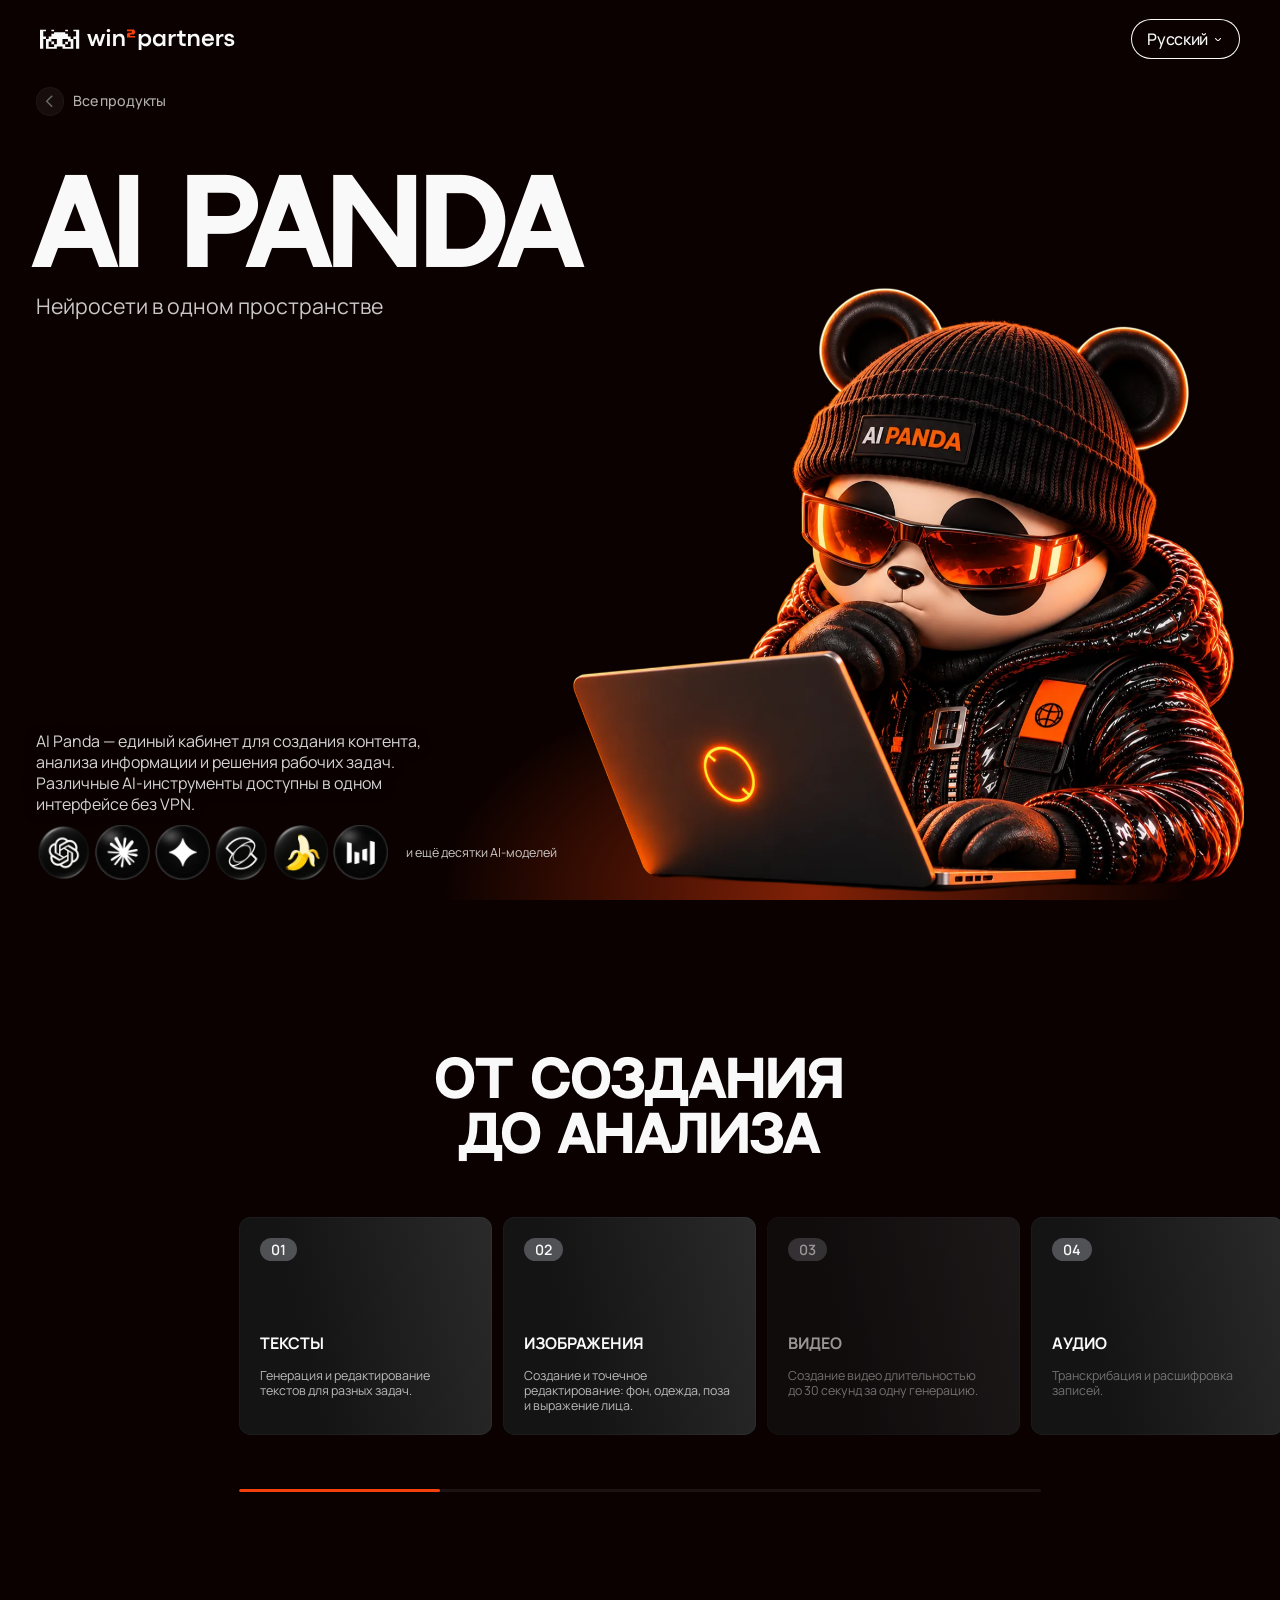
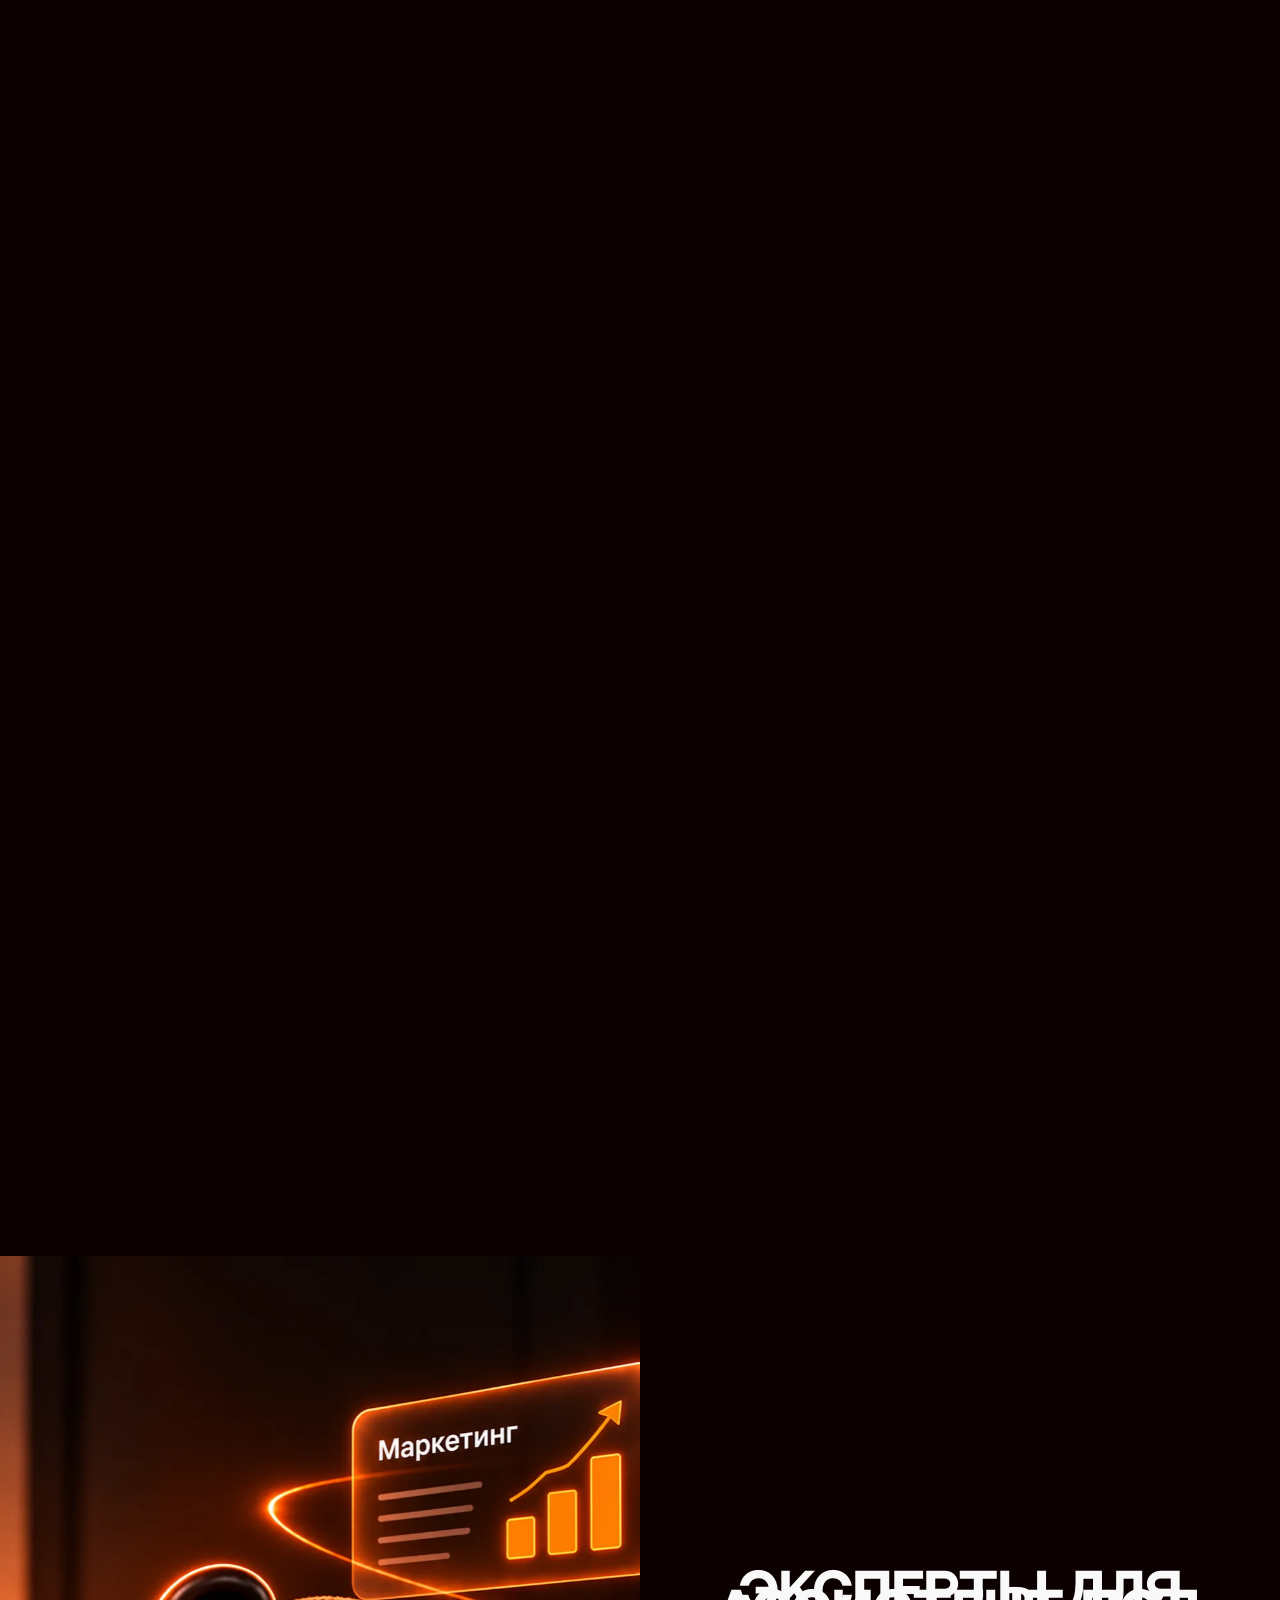
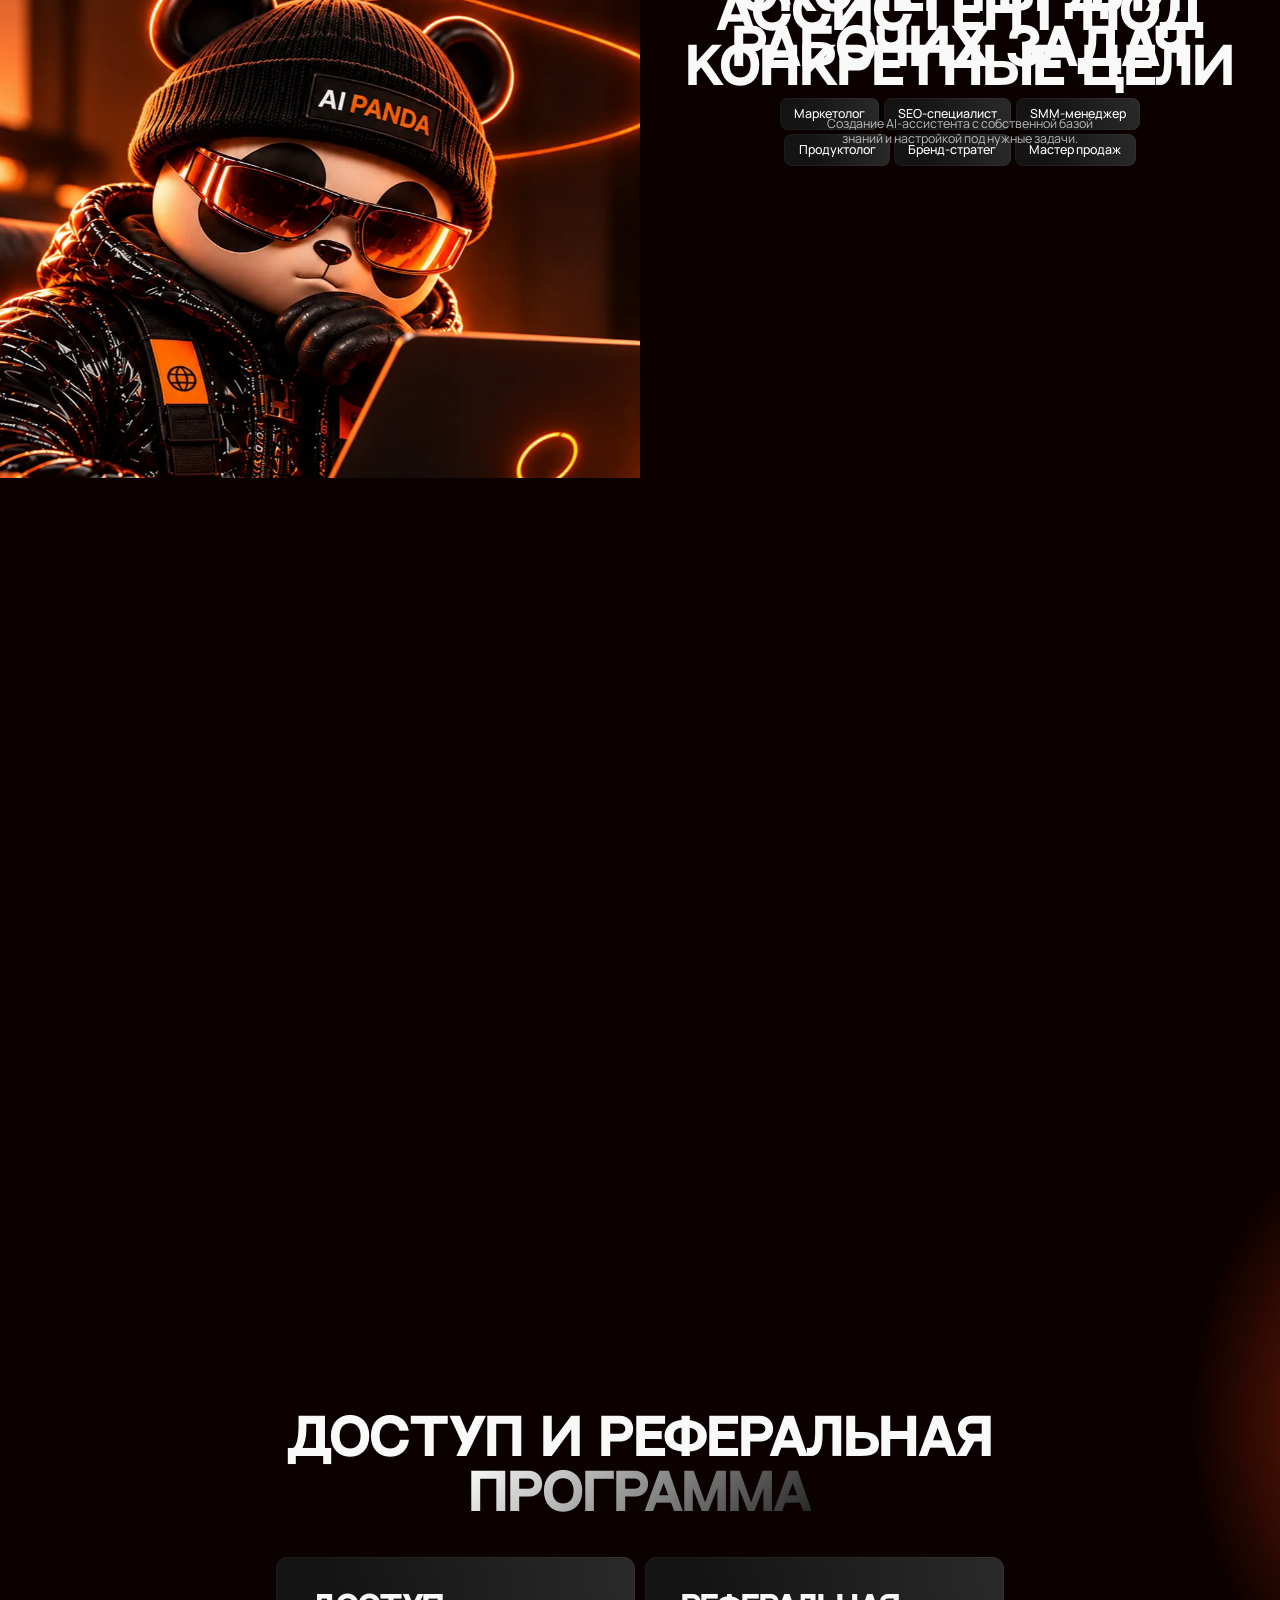
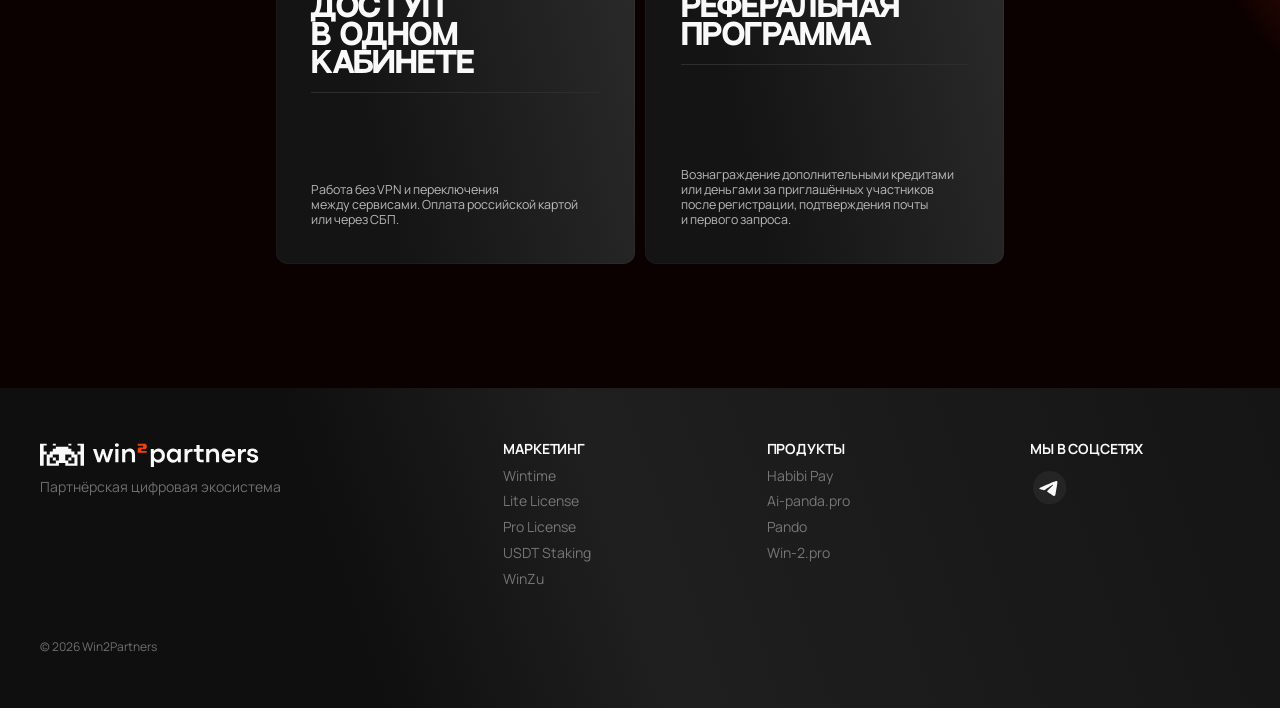
==== ai-panda.html @ 67a1a8d4 "Sync with hub.win2.pro deploy (2026-11-19) New pages: ai-panda, habibi, pando, staking, win2pro, win" ====
<!doctype html>
<html lang="ru">
<head>
<meta charset="utf-8">
<meta name="viewport" content="width=device-width, initial-scale=1">
<title>AI Panda — нейросети в одном пространстве</title>
<meta name="description" content="AI Panda — единый кабинет для создания контента, анализа информации и решения рабочих задач. Десятки AI-моделей в одном интерфейсе без VPN.">
<meta name="theme-color" content="#0A0A0A">
<link rel="canonical" href="https://win2partners.com/ai-panda.html">
<link rel="icon" href="assets/favicon.svg" type="image/svg+xml">
<meta property="og:type" content="website">
<meta property="og:site_name" content="Win2Partners">
<meta property="og:locale" content="ru_RU">
<meta property="og:title" content="AI Panda — нейросети в одном пространстве">
<meta property="og:description" content="AI Panda — единый кабинет для создания контента, анализа информации и решения рабочих задач. Десятки AI-моделей в одном интерфейсе без VPN.">
<meta property="og:url" content="https://win2partners.com/ai-panda.html">
<meta property="og:image" content="https://win2partners.com/assets/ai-panda/og.jpg">
<meta property="og:image:width" content="1440">
<meta property="og:image:height" content="800">
<meta name="twitter:card" content="summary_large_image">
<meta name="twitter:title" content="AI Panda — нейросети в одном пространстве">
<meta name="twitter:description" content="AI Panda — единый кабинет для создания контента, анализа информации и решения рабочих задач. Десятки AI-моделей в одном интерфейсе без VPN.">
<meta name="twitter:image" content="https://win2partners.com/assets/ai-panda/og.jpg">
<link rel="preload" as="image" href="assets/ai-panda/hero.webp">
<link rel="preconnect" href="https://fonts.googleapis.com">
<link rel="preconnect" href="https://fonts.gstatic.com" crossorigin>
<link rel="stylesheet" href="https://fonts.googleapis.com/css2?family=Manrope:wght@400;500;600;700;800&display=swap">
<link rel="stylesheet" href="css/tokens.css?v=20261110">
<link rel="stylesheet" href="css/components.css?v=20261118">
<link rel="stylesheet" href="css/site.css?v=20261118">
<link rel="stylesheet" href="css/winzu.css?v=20261110">
<link rel="stylesheet" href="css/win2pro.css?v=20261118">
<link rel="stylesheet" href="css/ai-panda.css?v=20261110h">
<link rel="stylesheet" href="css/scroll-swap.css?v=20261110h">
</head>
<body>
<div class="w2p-header-fix" data-threshold="700">
  <header class="w2p-header w2p-header--transparent">
    <a class="w2p-lockup" href="index.html" aria-label="Win2Partners — на главную">
      <img src="assets/logo-win2partners.svg" alt="Win2Partners" width="140" height="25">
    </a>
    <div class="w2p-lang">
      <button class="w2p-btn w2p-btn--secondary" type="button" data-lang-toggle aria-expanded="false" aria-haspopup="true" aria-label="Язык интерфейса">
        <span data-lang-label>Русский</span><span class="w2p-btn__chev" aria-hidden="true"><svg width="6" height="3" viewBox="0 0 6 3" fill="none"><path d="M 3 3 L 2.646 3.354 C 2.74 3.447 2.867 3.5 3 3.5 C 3.133 3.5 3.26 3.447 3.354 3.354 L 3 3 Z M 6.354 0.354 C 6.549 0.158 6.549 -0.158 6.354 -0.354 C 6.158 -0.549 5.842 -0.549 5.646 -0.354 L 6 0 L 6.354 0.354 Z M 0.354 -0.354 C 0.158 -0.549 -0.158 -0.549 -0.354 -0.354 C -0.549 -0.158 -0.549 0.158 -0.354 0.354 L 0 0 L 0.354 -0.354 Z M 3 3 L 3.354 3.354 L 6.354 0.354 L 6 0 L 5.646 -0.354 L 2.646 2.646 L 3 3 Z M 0 0 L -0.354 0.354 L 2.646 3.354 L 3 3 L 3.354 2.646 L 0.354 -0.354 L 0 0 Z" fill="currentColor" fill-rule="nonzero"/></svg></span>
      </button>
      <div class="w2p-lang-menu" hidden>
        <button type="button" data-lang="ru" aria-current="true">Русский</button>
        <button type="button" data-lang="en" aria-current="false">English</button>
      </div>
    </div>
  </header>
</div>
<!-- Общие блоки: корень с зумом сетки 1440, hero-копия, заголовки и карточки с наведением —
     css/winzu.css и js/winzu.js; закреплённая лента с полоской прогресса — css/win2pro.css
     и js/win2pro.js (как на странице Win-2.pro). Своё — в css/ai-panda.css. -->
<main class="wz ap">
  <!-- 1. hero -->
  <section class="wz-hero ap-hero">
    <div class="wz-glow ap-glow-hero" aria-hidden="true"></div>
    <div class="ap-hero-art" role="img" aria-label="Панда в шапке AI Panda работает за ноутбуком"></div>
    <div class="wz-hero-copy">
      <a class="wz-crumb" href="index.html#catalogue"><span class="w2p-arrow w2p-arrow--left" aria-hidden="true"><svg viewBox="0 0 3 6" fill="none"><path d="M 0.354 0.354 L 3 3 L 0.354 5.646" stroke="currentColor" stroke-width="0.7" fill="none"/></svg></span><span>Все&nbsp;продукты</span></a>
      <div class="wz-hero-text">
        <h1 class="wz-d wz-hero-title">AI Panda</h1>
        <p class="wz-hero-sub ap-hero-sub">Нейросети в&nbsp;одном пространстве</p>
      </div>
      <p class="ap-hero-note">AI Panda&nbsp;— единый кабинет для&nbsp;создания контента, анализа информации и&nbsp;решения рабочих задач. Различные AI-инструменты доступны в&nbsp;одном интерфейсе без&nbsp;VPN.</p>
      <div class="ap-models">
        <ul class="ap-models-list" aria-hidden="true">
          <li><img src="assets/ai-panda/m-openai.webp" alt="" width="62" height="62"></li>
          <li><img src="assets/ai-panda/m-claude.webp" alt="" width="62" height="62"></li>
          <li><img src="assets/ai-panda/m-gemini.webp" alt="" width="62" height="62"></li>
          <li><img src="assets/ai-panda/m-orbit.webp" alt="" width="62" height="62"></li>
          <li><img src="assets/ai-panda/m-banana.webp" alt="" width="62" height="62"></li>
          <li><img src="assets/ai-panda/m-bytedance.webp" alt="" width="62" height="62"></li>
        </ul>
        <span>и&nbsp;ещё десятки AI-моделей</span>
      </div>
    </div>
  </section>

  <!-- 2. от создания до анализа: та же лента, что «Всё для создания контента» на Win-2.pro.
       ≥1200 — блок закреплён и листается по скроллу на одну карточку за шаг; ниже — свайп. -->
  <section class="cf-tools ap-tools" aria-labelledby="ap-tools-title">
    <div class="wz-glow ap-glow-tools" aria-hidden="true"></div>
    <div class="cf-tools-pin">
      <div class="cf-tools-stage">
        <h2 class="wz-d wz-h2 cf-tools-title ap-tools-title w2p-rise" id="ap-tools-title">От&nbsp;создания до&nbsp;анализа</h2>
        <div class="cf-tools-view">
          <ol class="cf-tools-track">
            <li class="cf-tool"><span class="cf-tag">01</span><div><h3>Тексты</h3><p>Генерация и&nbsp;редактирование текстов для&nbsp;разных задач.</p></div></li>
            <li class="cf-tool"><span class="cf-tag">02</span><div><h3>Изображения</h3><p>Создание и&nbsp;точечное редактирование: фон, одежда, поза и&nbsp;выражение лица.</p></div></li>
            <li class="cf-tool"><span class="cf-tag">03</span><div><h3>Видео</h3><p>Создание видео длительностью до&nbsp;30&nbsp;секунд за&nbsp;одну генерацию.</p></div></li>
            <li class="cf-tool"><span class="cf-tag">04</span><div><h3>Аудио</h3><p>Транскрибация и&nbsp;расшифровка записей.</p></div></li>
            <li class="cf-tool"><span class="cf-tag">05</span><div><h3>Документы</h3><p>Ответы на&nbsp;вопросы по&nbsp;содержанию и&nbsp;поиск нужной информации.</p></div></li>
            <li class="cf-tool"><span class="cf-tag">06</span><div><h3>Таблицы и&nbsp;данные</h3><p>Работа со&nbsp;структурированной информацией и&nbsp;рабочими данными.</p></div></li>
          </ol>
        </div>
        <div class="cf-progress" aria-hidden="true"><i></i></div>
      </div>
    </div>
  </section>

  <!-- 3–4. арт слева, текст справа (на мобильном — текст над квадратным артом) -->
  <div class="sw ap-swap" data-swap><div class="sw-pin">
  <section class="ap-split ap-split--experts" data-swap-item aria-labelledby="ap-experts-title">
    <div class="ap-split-art" data-swap-art role="img" aria-label="Панда за ноутбуком, над ним — голографическая карточка «Маркетинг» с графиком роста"></div>
    <div class="ap-split-copy" data-swap-copy>
      <h2 class="wz-d ap-split-title w2p-rise" id="ap-experts-title">Эксперты для рабочих задач</h2>
      <ul class="ap-chips w2p-rise" data-reveal-delay="90">
        <li>Маркетолог</li><li>SEO-специалист</li><li>SMM-менеджер</li><li>Продуктолог</li><li>Бренд-стратег</li><li>Мастер продаж</li>
      </ul>
    </div>
  </section>

  <section class="ap-split ap-split--assistant" data-swap-item aria-labelledby="ap-assistant-title">
    <div class="ap-split-art" data-swap-art role="img" aria-label="Светящийся куб с мозгом собирает файлы PDF, Word, Google Drive и папки"></div>
    <div class="ap-split-copy" data-swap-copy>
      <h2 class="wz-d ap-split-title w2p-rise" id="ap-assistant-title">Ассистент под конкретные цели</h2>
      <p class="ap-split-text w2p-rise" data-reveal-delay="90">Создание AI-ассистента с&nbsp;собственной базой знаний и&nbsp;настройкой под&nbsp;нужные задачи.</p>
    </div>
  </section>
  </div></div>

  <!-- 5. доступ и реферальная программа: карточки WinZu (наведение → оранжевая заливка) -->
  <section class="wz-sec wz-feat cf-feat ap-access" aria-labelledby="ap-access-title">
    <div class="wz-glow ap-glow-access" aria-hidden="true"></div>
    <h2 class="wz-d wz-h2 wz-feat-title ap-access-title w2p-rise" id="ap-access-title">Доступ и<wbr> реферальная <span class="wz-grad">программа</span></h2>
    <div class="wz-cards ap-cards">
      <article class="wz-card w2p-rise">
        <div class="wz-card-head"><h3 class="wz-d">Доступ в&nbsp;одном кабинете</h3></div>
        <p class="wz-card-text">Работа без&nbsp;VPN и&nbsp;переключения между&nbsp;сервисами. Оплата российской картой или&nbsp;через&nbsp;СБП.</p>
      </article>
      <article class="wz-card w2p-rise" data-reveal-delay="90">
        <div class="wz-card-head"><h3 class="wz-d">Реферальная программа</h3></div>
        <p class="wz-card-text">Вознаграждение дополнительными кредитами или&nbsp;деньгами за&nbsp;приглашённых участников после&nbsp;регистрации, подтверждения почты и&nbsp;первого запроса.</p>
      </article>
    </div>
  </section>
</main>
<footer class="w2p-footer">
  <div class="w2p-footer-grid">
    <div class="w2p-footer-brand">
      <div>
        <a class="w2p-lockup" href="index.html" aria-label="Win2Partners — на главную">
          <img src="assets/logo-win2partners.svg" alt="Win2Partners" width="140" height="25">
        </a>
        <span class="w2p-footer-tagline">Партнёрская цифровая экосистема</span>
      </div>
      <span class="w2p-footer-legal">© 2026 Win2Partners</span>
    </div>
    <div class="w2p-footer-col">
      <div>
        <span class="w2p-footer-h">Маркетинг</span>
        <ul>
        <li><a href="wintime.html">Wintime</a></li>
        <li><a href="lite.html">Lite License</a></li>
        <li><a href="pro.html">Pro License</a></li>
        <li><a href="staking.html">USDT Staking</a></li>
        <li><a href="winzu.html">WinZu</a></li>
        </ul>
      </div>
    </div>
    <div class="w2p-footer-col">
      <div>
        <span class="w2p-footer-h">Продукты</span>
        <ul>
        <li><a href="habibi.html">Habibi Pay</a></li>
        <li><a href="ai-panda.html" aria-current="page">Ai-panda.pro</a></li>
        <li><a href="pando.html">Pando</a></li>
        <li><a href="win2pro.html">Win-2.pro</a></li>
        </ul>
      </div>
    </div>
    <div class="w2p-footer-social">
      <span class="w2p-footer-h">мы в соцсетях</span>
      <a href="https://t.me/win2partners" target="_blank" rel="noreferrer noopener" aria-label="Telegram Win2Partners">
        <svg width="33.333" height="33.333" viewBox="0 0 33.333 33.333" fill="none" aria-hidden="true">
          <path d="M 16.667 0 C 7.467 0 0 7.467 0 16.667 C 0 25.867 7.467 33.333 16.667 33.333 C 25.867 33.333 33.333 25.867 33.333 16.667 C 33.333 7.467 25.867 0 16.667 0 Z" fill="#fff" fill-opacity=".05"/>
          <path d="M 24.4 11.333 C 24.15 13.967 23.067 20.367 22.517 23.317 C 22.283 24.567 21.817 24.983 21.383 25.033 C 20.417 25.117 19.683 24.4 18.75 23.783 C 17.283 22.817 16.45 22.217 15.033 21.283 C 13.383 20.2 14.45 19.6 15.4 18.633 C 15.65 18.383 19.917 14.5 20 14.15 C 20.012 14.097 20.01 14.042 19.996 13.99 C 19.981 13.937 19.954 13.889 19.917 13.85 C 19.817 13.767 19.683 13.8 19.567 13.817 C 19.417 13.85 17.083 15.4 12.533 18.467 C 11.867 18.917 11.267 19.15 10.733 19.133 C 10.133 19.117 9 18.8 8.15 18.517 C 7.1 18.183 6.283 18 6.35 17.417 C 6.383 17.117 6.8 16.817 7.583 16.5 C 12.45 14.383 15.683 12.983 17.3 12.317 C 21.933 10.383 22.883 10.05 23.517 10.05 C 23.65 10.05 23.967 10.083 24.167 10.25 C 24.436 10.466 24.409 10.875 24.405 11.22 C 24.404 11.259 24.403 11.297 24.4 11.333 Z" fill="var(--text-primary)"/>
        </svg>
      </a>
    </div>
  </div>
</footer>
<script src="js/i18n.js?v=20261110d"></script>
<script src="js/common.js?v=20261110"></script>
<script src="js/winzu.js?v=20261106"></script>
<script src="js/win2pro.js?v=20261106"></script>
<script src="js/scroll-swap.js?v=20261109e"></script>
</body>
</html>
---- css/tokens.css ----
/* Win2Partners — design tokens.
   Значения перенесены из Figma-хэндоффа (project/tokens/*.css) без изменений. */

/* Manrope подключается <link>'ом в <head> страниц (раньше был @import — блокировал весь tokens.css). */

@font-face{font-family:"Neutral Face";src:url('../fonts/NeutralFace.otf') format('opentype');font-weight:400;font-style:normal;font-display:swap}
@font-face{font-family:"Neutral Face";src:url('../fonts/NeutralFace-Bold.otf') format('opentype');font-weight:700;font-style:normal;font-display:swap}

:root{
/* --- базовая палитра --- */
--w2p-black:rgb(11,1,0);
--w2p-ink-900:rgb(15,15,15);
--w2p-ink-850:rgb(20,20,21);
--w2p-ink-800:rgb(31,31,31);
--w2p-ink-700:rgb(43,43,44);
--w2p-ink-600:rgb(46,46,46);
--w2p-ink-500:rgb(37,37,37);
--w2p-orange:rgb(243,64,13);
--w2p-cream:rgb(234,232,201);
--w2p-white:rgb(255,255,255);
--w2p-light-500:rgb(249,249,249);
--w2p-grey-400:rgb(153,153,153);
--w2p-grey-200:rgb(217,217,217);
--w2p-periwinkle:rgb(217,220,233);
--w2p-green:rgb(42,210,83);

/* --- альфа-рампы --- */
--w2p-white-05:rgba(255,255,255,0.05);
--w2p-white-20:rgba(255,255,255,0.2);
--w2p-white-40:rgba(255,255,255,0.4);
--w2p-white-50:rgba(255,255,255,0.5);
--w2p-light-80:rgba(249,249,249,0.8);
--w2p-periwinkle-04:rgba(217,220,233,0.04);
--w2p-periwinkle-30:rgba(217,220,233,0.3);

/* --- семантические алиасы --- */
--surface-page:var(--w2p-black);
--surface-card:linear-gradient(76.677deg,rgb(20,20,21) 28.68%,rgb(43,43,44) 103.17%);
--surface-card-tall:linear-gradient(60.258deg,rgb(20,20,21) 44.26%,rgb(43,43,44) 136.94%);
--surface-chrome:linear-gradient(85.583deg,rgb(15,15,15) 29.50%,rgb(31,31,31) 49.64%,rgb(20,20,21) 102.94%);
--surface-footer:linear-gradient(71.749deg,rgb(15,15,15) 27.87%,rgb(31,31,31) 48.58%,rgb(20,20,21) 103.40%);
--surface-tag:var(--w2p-periwinkle-30);
--surface-social:var(--w2p-white-05);

--text-primary:var(--w2p-light-500);
--text-secondary:var(--w2p-light-80);
--text-muted:var(--w2p-white-40);
--text-accent:var(--w2p-orange);
--text-display-cream:var(--w2p-cream);

--border-card:var(--w2p-periwinkle-04);
--border-outline:var(--w2p-light-500);
--border-rule:var(--w2p-ink-600);

--accent-primary:var(--w2p-orange);
--accent-glow:var(--w2p-orange);

/* --- типографика --- */
--font-display:"Neutral Face",-apple-system,BlinkMacSystemFont,"Segoe UI",Roboto,"Helvetica Neue",Arial,sans-serif;
--font-text:"Manrope",-apple-system,BlinkMacSystemFont,"Segoe UI",Roboto,"Helvetica Neue",Arial,sans-serif;
--font-mono:"Home Video","Manrope",ui-monospace,monospace;

--fw-regular:400;
--fw-medium:500;
--fw-semibold:600;
--fw-bold:700;

--ls-tight:-0.02em;
--ls-label:-0.01em;
--ls-tag:0.01em;

/* --- радиусы и эффекты --- */
--radius-token:4px;
--radius-card:13px;
--radius-pill:100px;
--radius-blob:1000px;

--shadow-card-border:inset 0 0 0 1px rgba(217,220,233,0.04);
--shadow-card-border-hover:inset 0 0 0 1px rgba(217,220,233,0.12);
--shadow-outline-button:inset 0 0 0 1px rgb(249,249,249);
--shadow-rule:inset 0 0 0 0.5px rgb(46,46,46),0 0 0 0.5px rgb(46,46,46);
--shadow-token-chip:inset 0 0 0 0.5px rgba(255,255,255,0.2);

--blur-card:blur(62.8px);
--blur-chrome:blur(50px);

--glow-opacity:0.52;

--ease-standard:cubic-bezier(0.4,0,0.2,1);
--reveal-ease:cubic-bezier(0.22,0.61,0.36,1);
--duration-fast:150ms;
--duration-base:220ms;
}
---- css/components.css ----
/* Win2Partners — базовые стили и компоненты дизайн-системы.
   Перенос React-компонентов хэндоффа (project/components/**) на классы:
   Button, ArrowIcon, Wintime, ProductCard, TariffCard, Header, Footer. */

/* ---------- reset / base ---------- */
/* overflow-x ОБЯЗАТЕЛЬНО clip, а не hidden: hidden делает элемент scroll-контейнером
   и молча ломает position:sticky на закреплённом hero страницы Wintime. */
html{overflow-x:clip;scroll-behavior:auto}
body{margin:0;overflow-x:clip;background:var(--surface-page);color:var(--text-primary);
  font-family:var(--font-text);-webkit-font-smoothing:antialiased;
  text-rendering:optimizeLegibility}
*,*::before,*::after{box-sizing:border-box}
img{max-width:100%}
a{color:var(--accent-primary);text-decoration:none}
a,button,[role="button"],summary,label[for],select{cursor:pointer}
a[href=""],button:disabled,[aria-disabled="true"]{cursor:default}
:focus-visible{outline:2px solid var(--accent-primary);outline-offset:3px;border-radius:4px}
.visually-hidden{position:absolute;width:1px;height:1px;padding:0;margin:-1px;overflow:hidden;
  clip:rect(0 0 0 0);white-space:nowrap;border:0}

/* ---------- Button (figma 1:72) ---------- */
.w2p-btn{position:relative;display:inline-flex;flex-direction:row;gap:4px;
  justify-content:center;align-items:center;flex-wrap:nowrap;width:fit-content;
  border:none;border-radius:var(--radius-pill);cursor:pointer;text-decoration:none;
  font-family:var(--font-text);font-weight:500;font-size:16px;line-height:1;
  letter-spacing:var(--ls-tight);color:var(--text-primary);white-space:nowrap;
  transition:opacity var(--duration-base) var(--ease-standard),
             background-color var(--duration-base) var(--ease-standard)}
.w2p-btn:hover{opacity:.8;color:var(--text-primary)}
.w2p-btn:disabled,.w2p-btn[aria-disabled="true"]{opacity:.4;cursor:default}
.w2p-btn--primary{padding:16px 24px;background:var(--accent-primary);box-shadow:none}
.w2p-btn--secondary{padding:12px 16px;background:transparent;box-shadow:var(--shadow-outline-button)}
/* Метка и шеврон не растягиваются: когда кнопке задают более высокий бокс
   (пилюля в шапке тянется на высоту хрома), растянутые дети прижимают контент вверх. */
.w2p-btn__chev{position:relative;width:12px;height:12px;flex-shrink:0;
  display:flex;align-items:center;justify-content:center}
.w2p-btn__chev svg{display:block}
.w2p-btn--block{width:100%;align-self:stretch}

/* ---------- ArrowIcon (figma 1:20) ---------- */
.w2p-arrow{width:20px;height:20px;overflow:hidden;border-radius:var(--radius-pill);
  background-color:var(--w2p-white-05);box-shadow:var(--shadow-card-border);
  display:flex;align-items:center;justify-content:center;position:relative;
  color:rgb(106,106,106);flex-shrink:0}
.w2p-arrow svg{width:34%;height:44%}
.w2p-arrow--left svg{transform:rotate(180deg)}

/* ---------- Wintime mark (figma 1:69) ---------- */
.w2p-token{width:10.567px;height:10.567px;overflow:hidden;flex-shrink:0;position:relative;
  border-radius:var(--radius-pill);color:var(--w2p-white);
  background:linear-gradient(180deg,rgba(255,255,255,.5) 0%,rgba(255,255,255,.2) 100%);
  box-shadow:var(--shadow-token-chip)}
.w2p-token svg{position:absolute;left:18.33%;top:29.17%;width:63.3%;height:41.7%}

/* ---------- ProductCard (figma 1:23) ---------- */
.w2p-pc{position:relative;width:100%;max-width:560px;min-height:93px;overflow:hidden;
  border-radius:var(--radius-card);background:var(--surface-card);
  -webkit-backdrop-filter:var(--blur-card);backdrop-filter:var(--blur-card);
  box-shadow:var(--shadow-card-border);display:flex;flex-direction:row;gap:40px;
  padding:0 20px 0 12px;align-items:center;flex-wrap:nowrap;text-decoration:none;
  transition:box-shadow var(--duration-base) var(--ease-standard)}
.w2p-pc:hover{box-shadow:var(--shadow-card-border-hover)}
.w2p-pc--static{cursor:default}
.w2p-pc-inner{position:relative;display:flex;flex-direction:row;gap:20px;
  align-items:flex-start;flex-wrap:nowrap;flex-grow:1;align-self:stretch}
.w2p-pc-media{position:relative;width:136.5px;overflow:hidden;flex-shrink:0;align-self:stretch}
.w2p-pc-media>span{position:absolute;inset:0;display:block;
  background-position:center;background-repeat:no-repeat;background-size:contain;
  transition:transform 420ms var(--ease-standard)}
.w2p-pc-media>span.is-cover{left:0;top:-1px;width:136px;height:100%;inset:auto;
  background-size:cover}
.w2p-pc:hover .w2p-pc-media>span{transform:scale(1.06)}
.w2p-pc-body{position:relative;display:flex;flex-direction:column;gap:10px;padding:18px 0;
  align-items:flex-start;flex-grow:1;align-self:stretch;width:100%}
.w2p-pc-text{display:contents}
.w2p-pc-title{align-self:stretch;font-weight:700;font-size:18px;line-height:1;
  letter-spacing:var(--ls-label);color:var(--text-primary);text-transform:uppercase;margin:0}
.w2p-pc-desc{align-self:stretch;font-weight:400;font-size:14px;line-height:1.2;
  color:var(--text-muted);white-space:pre-line;margin:0}

/* ---------- TariffCard (figma 1:79) ---------- */
.w2p-tc{position:relative;width:100%;overflow:hidden;border-radius:var(--radius-card);
  background:var(--surface-card-tall);
  -webkit-backdrop-filter:var(--blur-card);backdrop-filter:var(--blur-card);
  box-shadow:var(--shadow-card-border);display:flex;flex-direction:column;gap:32px;
  padding:24px;align-items:flex-start}
.w2p-tc-head{display:flex;flex-direction:column;gap:16px;align-self:stretch}
.w2p-tc-title{display:flex;flex-direction:row;gap:12px;align-items:center;height:32px;align-self:stretch}
.w2p-tc-name{font-weight:700;font-size:32px;line-height:1;letter-spacing:var(--ls-label);
  color:var(--text-primary);text-transform:uppercase;white-space:nowrap;margin:0}
.w2p-tc-price{height:26px;border-radius:var(--radius-pill);background-color:var(--surface-tag);
  display:flex;align-items:center;justify-content:center;padding:2px 12px;
  font-weight:600;font-size:16px;line-height:100%;letter-spacing:var(--ls-tag);
  color:var(--text-primary);white-space:nowrap}
.w2p-tc-price--accent{background-color:var(--accent-primary)}
.w2p-tc-rule{height:0;box-shadow:var(--shadow-rule);align-self:stretch}
.w2p-tc-rows{display:flex;flex-direction:column;gap:16px;align-self:stretch}
.w2p-tc-row{display:flex;flex-direction:row;gap:4px;align-items:flex-start;align-self:stretch}
.w2p-tc-row--token{gap:6px}
.w2p-tc-lead{display:flex;flex-direction:row;gap:4px;align-items:center}
.w2p-tc-label{font-weight:400;font-size:14px;line-height:1.2;color:var(--text-muted);white-space:nowrap}
.w2p-tc-value{font-weight:600;font-size:14px;line-height:1.2;color:var(--text-primary);white-space:nowrap}

/* ---------- Header (figma 1:5) ---------- */
/* Шапка фиксирована на всю страницу и НЕ несёт фона над первым экраном —
   цвет страницы она принимает только когда hero прокручен. */
.w2p-header-fix{position:fixed;left:0;top:0;width:100%;z-index:50;
  background-color:transparent;transition:background-color 260ms var(--reveal-ease)}
.w2p-header-fix.is-solid{background-color:var(--surface-page)}
.w2p-header{position:relative;width:100%;height:clamp(78px,5.4vw,108px);
  background:var(--surface-chrome);
  -webkit-backdrop-filter:var(--blur-chrome);backdrop-filter:var(--blur-chrome);
  display:flex;flex-direction:row;padding:clamp(19px,1.39vw,27px) var(--site-gutter,40px);
  justify-content:space-between;align-items:center}
.w2p-header--transparent{background:transparent;-webkit-backdrop-filter:none;backdrop-filter:none}
.w2p-lockup{display:inline-flex;cursor:pointer;text-decoration:none}
.w2p-lockup img{height:clamp(18px,1.74vw,34px);width:auto;display:block}
.w2p-lang{position:relative;align-self:stretch;display:flex}
.w2p-lang>.w2p-btn{align-self:stretch}
@media (max-width:1200px){.w2p-lang>.w2p-btn{font-size:14px}} /* figma 768/375: 14px, 104×38 */
.w2p-lang-menu{position:absolute;top:calc(100% + 8px);right:0;min-width:140px;z-index:20;
  border-radius:13px;overflow:hidden;padding:4px;background:var(--surface-card);
  -webkit-backdrop-filter:var(--blur-card);backdrop-filter:var(--blur-card);
  box-shadow:var(--shadow-card-border);display:flex;flex-direction:column;gap:2px}
.w2p-lang-menu[hidden]{display:none}
.w2p-lang-menu button{border:none;background:transparent;border-radius:10px;padding:10px 12px;
  text-align:left;cursor:pointer;font-family:var(--font-text);font-weight:500;font-size:16px;
  letter-spacing:var(--ls-tight);color:var(--text-muted);
  transition:color var(--duration-fast) var(--ease-standard),
             background var(--duration-fast) var(--ease-standard)}
.w2p-lang-menu button:hover{color:var(--text-primary)}
.w2p-lang-menu button[aria-current="true"]{background:var(--w2p-white-05);color:var(--text-primary)}

/* ---------- Footer (figma 1:31) ---------- */
.w2p-footer{position:relative;width:100%;background:var(--surface-footer);
  display:flex;flex-direction:column;gap:16px;
  padding:clamp(40px,4.17vw,84px) var(--site-gutter,40px);
  justify-content:center;align-items:center}
.w2p-footer-grid{position:relative;display:flex;flex-direction:row;flex-wrap:wrap;
  gap:clamp(28px,4.17vw,84px);align-items:flex-start;align-self:stretch}
.w2p-footer-brand{display:flex;flex-direction:column;justify-content:space-between;
  align-items:flex-start;flex-grow:1;min-width:240px;gap:24px;align-self:stretch}
.w2p-footer-brand>div{display:flex;flex-direction:column;gap:12px;align-items:flex-start;align-self:stretch}
.w2p-footer-brand img{height:25px;width:auto;display:block}
.w2p-footer-tagline{font-weight:400;font-size:14px;line-height:1.2;color:var(--text-muted)}
.w2p-footer-legal{font-weight:400;font-size:12px;line-height:1.2;color:var(--text-muted);
  white-space:nowrap;text-decoration:none}
.w2p-footer-col{position:relative;width:210px;flex-shrink:0;display:flex;flex-direction:column;
  gap:clamp(28px,4.17vw,60px);justify-content:flex-start;align-items:flex-start;align-self:flex-start}
/* figma: заголовок → первая ссылка 30px, шаг ссылок 26px (desktop) / 34 и 30 (tablet, mobile) */
.w2p-footer-col>div{display:flex;flex-direction:column;gap:12px;align-self:stretch}
.w2p-footer-col ul{display:flex;flex-direction:column;gap:9px;align-self:stretch;
  list-style:none;margin:0;padding:0}
.w2p-footer-col li{font-size:14px;line-height:16.8px}
.w2p-footer-h{font-weight:700;font-size:14px;line-height:1;letter-spacing:var(--ls-label);
  color:var(--text-primary);text-transform:uppercase}
.w2p-footer-col a{font-weight:400;font-size:14px;line-height:1.2;color:var(--text-muted);
  text-decoration:none;transition:color var(--duration-base) var(--ease-standard)}
.w2p-footer-col a:hover{color:var(--text-primary)}
.w2p-footer-social{position:relative;width:210px;display:flex;flex-direction:column;gap:12px;
  justify-content:flex-start;align-items:flex-start;flex-shrink:0;align-self:flex-start}
.w2p-footer-social a{display:flex;align-items:center;justify-content:center;
  width:40px;height:40px;border-radius:var(--radius-pill);
  transition:opacity var(--duration-base) var(--ease-standard)}
.w2p-footer-social a:hover{opacity:.8}
.w2p-footer-social svg{display:block;width:33.333px;height:33.333px}
/* Desktop: колонка бренда держит высоту макета (213), © прижат к низу */
@media (min-width:1201px){.w2p-footer-grid{min-height:213px}}
/* Tablet (figma Web 768): слева бренд + © под слоганом + соцсети внизу, справа две колонки по 180 */
@media (max-width:1200px){
  .w2p-footer{padding:40px var(--site-gutter,32px)}
  .w2p-footer-grid{display:grid;grid-template-columns:minmax(0,1fr) 180px 180px;
    grid-template-areas:"brand mk pr" "social mk pr";column-gap:32px;row-gap:40px}
  .w2p-footer-brand{grid-area:brand;justify-content:flex-start;min-width:0;align-self:start}
  .w2p-footer-col:nth-of-type(2){grid-area:mk}
  .w2p-footer-col:nth-of-type(3){grid-area:pr}
  .w2p-footer-col{width:auto}
  .w2p-footer-col>div{gap:16px}
  .w2p-footer-col ul{gap:13px}
  .w2p-footer-social{grid-area:social;align-self:end;width:auto}
}
/* Mobile (figma 375): всё в одну колонку, шаг блоков 32 */
@media (max-width:767px){
  .w2p-footer{padding:32px var(--site-gutter,16px)}
  .w2p-footer-grid{grid-template-columns:minmax(0,1fr);
    grid-template-areas:"brand" "mk" "pr" "social";row-gap:32px}
  .w2p-footer-social{align-self:start}
}
---- css/site.css ----
/* Win2Partners — раскладка сайта (главная + Wintime).
   Дизайн в Figma нарисован на сетке 1440px; всё ниже выражено относительно этой
   ссылки, поэтому страница масштабируется вверх на больших экранах и перетекает
   на планшете/мобильном.
   Брейкпоинты: ≥1440 масштабирование · 1200–1440 гибкий десктоп · 768–1200 планшет · ≥375 мобильный. */

:root{
  --site-gutter:40px; /* figma: 40 desktop · 32 tablet · 16 mobile (см. медиа ниже) */
  --site-col:min(560px,100%);
  --site-col-wide:min(1360px,100%);
  --site-col-text:min(704px,100%);
  --fs-marquee:clamp(64px,11.94vw,240px);
  --fs-hero:clamp(56px,8.9vw,178px);
  --fs-section:clamp(30px,3.89vw,78px);
  --fs-lead:clamp(16px,1.67vw,33px);
  --fs-body-lg:clamp(15px,1.25vw,25px);
  --hero-h:clamp(460px,55.5vw,1110px);
  /* Карусель подарков считается от нижней границы заголовка, а не от процента
     высоты экрана: при 900px и ниже плитка наезжала на вторую строку заголовка. */
  --orbit-tile:min(clamp(190px,26.6vw,383px),42vh);
  --orbit-top:calc(clamp(78px,5.4vw,108px) + 5vh + 2.2 * var(--fs-section)
    + 64px + var(--orbit-tile) / 2);
  --section-pad:clamp(100px,10.4vw,150px);
  /* Единый вертикальный ритм между блоками: 100 на мобильном, 140–150 выше. */
  --w2p-block:clamp(100px,10.4vw,150px);
}
@media (max-width:1200px){:root{--site-gutter:32px}}
@media (max-width:767px){:root{--site-gutter:16px}}

.w2p-page{width:100%;display:flex;flex-direction:column;align-items:stretch}
.w2p-section{position:relative;overflow:clip;overflow-clip-margin:520px;
  background-color:var(--surface-page);display:flex;flex-direction:column;align-items:center;
  gap:clamp(32px,4.17vw,84px);padding:var(--section-pad) var(--site-gutter)}
/* Каталог идёт сразу за hero — 100px верхнего паддинга из макета читаются как
   мёртвый зазор после того, как диск hero в него ужался, поэтому он подтянут. */
.w2p-section--first{padding-top:clamp(20px,2.4vw,48px)}
/* Низ каталога — 100 при 1440, как в макете (общий --section-pad давал 150). */
.w2p-section--first{padding-bottom:clamp(100px,6.94vw,139px)}
.w2p-col{width:var(--site-col);display:flex;flex-direction:column;gap:16px}
.w2p-col--center{align-items:center;gap:12px}
.w2p-eyebrow{font-weight:700;font-size:14px;line-height:1;letter-spacing:var(--ls-label);
  color:var(--text-accent);text-transform:uppercase}
.w2p-cards{display:flex;flex-direction:column;gap:12px}
.w2p-display{font-family:var(--font-display);font-weight:700;text-transform:uppercase;
  line-height:1.1;color:var(--text-primary);margin:0;text-wrap:pretty}
.w2p-display--section{font-size:var(--fs-section)}
.w2p-display--hero{font-size:var(--fs-hero);line-height:1}
.w2p-display--dim{color:rgba(249,249,249,.32)}
/* margin:0 обязателен: это <p>, и браузерный отступ в 1em отбрасывал подзаголовок
   от заголовка hero на лишние 24px поверх заданного макетом gap. */
.w2p-lead{font-weight:400;font-size:var(--fs-lead);line-height:1.3;
  color:var(--text-secondary);margin:0}
.w2p-body{font-weight:400;font-size:var(--fs-body-lg);line-height:1.3;color:var(--text-secondary);margin:0}
.w2p-center{text-align:center}

/* ---- появление: одно лёгкое всплытие на элемент, текст и карточки одинаково ---- */
.w2p-rise{opacity:0;transform:translateY(16px);
  transition:opacity 680ms var(--reveal-ease),transform 680ms var(--reveal-ease)}
.w2p-rise.is-in{opacity:1;transform:none}
@media (prefers-reduced-motion:reduce){
  .w2p-rise{opacity:1!important;transform:none!important;transition:none}
}

/* ---- свечение: всегда нижний слой, всегда выходит за края ---- */
.w2p-glowfield{position:absolute;inset:0;overflow:visible;z-index:0;pointer-events:none}
.w2p-glow{position:absolute;opacity:var(--glow-opacity);scale:1.45;mix-blend-mode:screen;
  background:radial-gradient(closest-side,var(--accent-primary) 0%,rgba(243,64,13,.55) 42%,rgba(243,64,13,0) 100%);
  transform:rotate(-71.14deg)}
.w2p-above{position:relative;z-index:1}

/* ---- hero главной ---- */
.w2p-hero{position:relative;width:100%;height:var(--hero-h);overflow:hidden;
  background-color:var(--surface-page)}
.w2p-hero-disc{position:absolute;z-index:1;left:50%;top:-13.9vw;width:136.1%;height:66.7vw;
  min-height:var(--hero-h);transform:translateX(-50%);border-radius:50%;overflow:hidden;
  will-change:transform}
/* В макете артворк 1440×800 стоит в точке 294,200 внутри диска 1960×960 —
   то есть 73.5% × 83.3% в 15%,20.8%. Если растянуть арт на диск, фигура раздувается. */
.w2p-hero-plate{position:absolute;z-index:2;left:15%;top:20.83%;width:73.47%;height:83.33%;
  background-position:center 42%;background-size:cover;background-repeat:no-repeat}
/* Подложка заполняет диск, поэтому доходит до обоих краёв экрана (диск шире вьюпорта),
   и её режет нижняя дуга круга — эта дуга с чёрным под ней и есть форма первого экрана. */
.w2p-hero-back{position:absolute;inset:0;z-index:0;
  background:url(../assets/hero-clouds-wide.webp) center/cover no-repeat}
.w2p-hero-front{background-image:url(../assets/hero-panda-front.webp);pointer-events:none}
/* Отступ от ВЕРХНЕГО края диска (он отрицательный), чтобы верх первой строки попадал
   под фиксированную шапку, а не проходил сквозь лого. */
.w2p-marquee-rows{position:absolute;z-index:1;left:0;right:0;top:calc(13.9vw + 88px);
  display:flex;flex-direction:column;gap:0;font-size:var(--fs-marquee)}
.w2p-marquee{overflow:hidden;height:1.06em}
.w2p-marquee+.w2p-marquee{margin-top:-.16em}
.w2p-marquee>div{display:flex;width:max-content}
.w2p-marquee span{font-family:var(--font-display);font-weight:700;font-size:1em;line-height:1.06;
  letter-spacing:-.01em;color:var(--w2p-cream);text-transform:uppercase;white-space:nowrap;display:block}
@keyframes w2p-marquee-l{from{transform:translateX(0)}to{transform:translateX(-50%)}}
@keyframes w2p-marquee-r{from{transform:translateX(-50%)}to{transform:translateX(0)}}
@media (prefers-reduced-motion:reduce){
  .w2p-marquee>div{animation:none!important}
}

/* ---- hero Wintime (покадровая прокрутка) ---- */
/* «Все продукты» по макету: Manrope 500 16 при 70% белого, кружок 32 white/0.05
   с серой стрелкой (база .w2p-arrow), зазор 10; до заголовка 40 (32 + gap 8). */
.w2p-crumb{display:inline-flex;align-items:center;gap:10px;margin-bottom:clamp(24px,2.2vw,44px);
  background:none;border:0;padding:0;font-family:var(--font-text);font-weight:500;
  font-size:16px;line-height:1.3;letter-spacing:var(--ls-label);color:rgba(249,249,249,.7);
  text-decoration:none;align-self:flex-start;
  transition:opacity var(--duration-base) var(--ease-standard)}
.w2p-crumb:hover{opacity:.7;color:rgba(249,249,249,.7)}
.w2p-crumb .w2p-arrow{width:32px;height:32px}
.w2p-crumb .w2p-arrow svg{width:16%;height:31%}
.w2p-vhero{position:relative;width:100%;z-index:0;height:300vh}
.w2p-vhero-pin{position:sticky;top:0;height:100vh;overflow:hidden;background-color:var(--surface-page)}
.w2p-vhero-canvas{position:absolute;inset:0;width:100%;height:100%;display:block;will-change:opacity}
/* Портретные планшет/мобильный рисуют статичный рендер из макета (js/wintime.js) — постер-кадр ролика не нужен */
@media (max-width:1200px) and (orientation:portrait){.w2p-vhero-pin{background-image:none!important}}
/* Верх «Все продукты» — 98 от верха экрана, как в макете (было 14.7vh ≈ 132 при 900). */
.w2p-vhero-copy{position:absolute;left:var(--site-gutter);right:var(--site-gutter);top:max(98px,10.9vh);
  display:flex;flex-direction:column;gap:8px;will-change:transform,opacity}
/* Ширина в em: 318 при кегле 18, как в макете, — тот же перенос на любом кегле. */
.w2p-vhero-note{position:absolute;left:var(--site-gutter);bottom:5vh;width:min(17.7em,60%)}
/* Блок модели начисления поднимается поверх последнего отрезка пина, чтобы оказаться
   на экране за пару секунд до конца ролика. */
.w2p-section--overhero{margin-top:-50vh;z-index:2}
/* Своей плашки нет — сквозь просвечивает цвет страницы, читается только свечение. */
.w2p-section--bare{background-color:transparent}

/* ---- тарифы ---- */
.w2p-tariffs{display:grid;grid-template-columns:repeat(4,minmax(0,1fr));gap:12px;
  width:var(--site-col-wide)}
.w2p-tariffs>.w2p-rise{display:flex}
.w2p-asterisk{position:absolute;left:68.8%;top:39%}

/* ---- подарки: круговая карусель по скроллу ---- */
/* --gt-top — верх заголовка, --gt-bottom — его низ (меряет js/wintime.js, здесь запасной
   расчёт на две строки). Плитка стоит вплотную под заголовком, как в макете. */
.w2p-gifts{position:relative;width:100%;--gt-top:calc(clamp(78px,5.4vw,108px) + 5vh);
  --orbit-top:calc(var(--gt-bottom,calc(var(--gt-top) + 2.2 * var(--fs-section))) + var(--orbit-tile) / 2)}
.w2p-gifts-pin{position:sticky;top:0;height:100vh;overflow:hidden;background-color:var(--surface-page)}
/* Отступ от фиксированной шапки: пин начинается у верха вьюпорта, поэтому заголовку
   нужна высота хрома плюс воздух, иначе лого ложится на заголовок. */
.w2p-gifts-title{position:absolute;left:50%;top:var(--gt-top);
  transform:translateX(-50%);width:min(800px,88%);display:flex;flex-direction:column;
  align-items:center;z-index:2}
.w2p-gifts-title .w2p-display{text-align:center;width:100%}
.w2p-gifts-title .w2p-display:first-child{white-space:nowrap}
.w2p-orbit{position:absolute;left:50%;top:var(--orbit-top);width:0;height:0;z-index:1}
/* Центрирование зашито в JS-трансформ (calc(-50% + …)), чтобы оно оставалось верным
   на обоих концах clamp — vw-марджин уплыл бы, как только clamp упрётся. */
.w2p-orbit-item{position:absolute;left:0;top:0;width:var(--orbit-tile);aspect-ratio:1;
  background-size:contain;background-position:center;background-repeat:no-repeat;
  will-change:transform,opacity}
/* Пагинация карусели: только на планшете и мобильном, под подписью. */
.w2p-orbit-dots{position:absolute;left:50%;transform:translateX(-50%);z-index:2;
  top:calc(var(--orbit-top) + var(--orbit-tile) / 2 + 20px);
  display:none;gap:4px}
.w2p-orbit-dot{width:10px;height:10px;padding:0;border:0;border-radius:50%;cursor:pointer;
  background:rgba(255,255,255,.15);transition:background-color 200ms linear}
.w2p-orbit-dot.is-active{background:var(--accent-primary)}
@media (max-width:1200px){.w2p-orbit-dots{display:flex}}
/* Подпись — часть карточки подарка в макете: низ подписи совпадает с низом плитки.
   Переносы строк берутся из data-title (pre-line), блок по ширине текста, строки влево. */
.w2p-orbit-caption{position:absolute;left:50%;
  top:calc(var(--orbit-top) + var(--orbit-tile) / 2);width:max-content;max-width:min(340px,80vw);
  text-align:left;transform:translate(-50%,-100%);z-index:2;font-weight:700;
  font-size:clamp(13px,1.25vw,22px);line-height:1.1;letter-spacing:var(--ls-label);
  text-transform:uppercase;color:var(--text-primary);white-space:pre-line;
  transition:opacity 200ms linear}

/* ---- закрывающее утверждение ---- */
/* Без max-height: если ограничить высоту, пока ширина растёт, процентные плашки
   отрываются от текста выше 1440. Секция держит фиксированное отношение 1440:800
   на любой ширине, поэтому композиция масштабируется как задумано. */
.w2p-statement{position:relative;width:100%;height:55.56vw;min-height:420px;overflow:clip;
  overflow-clip-margin:520px;background-color:var(--surface-page)}
.w2p-statement-copy{position:absolute;left:50%;top:11.25%;transform:translateX(-50%);
  width:min(1397px,97%);display:flex;flex-direction:column;align-items:center;z-index:1}
.w2p-statement-copy .w2p-display{text-align:center;width:100%}
/* Обе плашки позиционированы в ПРОЦЕНТАХ секции, никогда в px: освещённый кадр и
   кадр с выбитым фоном должны совмещаться на любой ширине вьюпорта. */
.w2p-statement-plate{position:absolute;left:13.4%;top:26.25%;width:72.57%;height:73.75%;
  z-index:3;background-image:url(../assets/statement-pig-front.webp);
  background-position:center bottom;background-size:cover;background-repeat:no-repeat;
  pointer-events:none}

@media (max-width:1200px){
  :root{--fs-marquee:clamp(52px,12.5vw,150px);--fs-section:clamp(28px,4.6vw,56px);
    --hero-h:clamp(420px,62vw,760px)}
  /* Планшет, как в макете: FREE/LITE/PRO в ряд, во втором ряду LITE+PRO и бонус на две колонки. */
  .w2p-tariffs{grid-template-columns:repeat(3,minmax(0,1fr))}
  /* Планшет: плитка 383 при 768, как в макете (половина ширины), с потолком по высоте. */
  :root{--orbit-tile:min(383px,50vw,40vh)}
}

@media (max-width:767px){
  :root{--fs-marquee:clamp(38px,15vw,60px);--fs-section:clamp(26px,7.5vw,34px);
    --fs-hero:clamp(44px,15vw,64px);--fs-lead:16px;--fs-body-lg:15px;--hero-h:78vh;
    --section-pad:100px;--w2p-block:100px}
  .w2p-hero-disc{width:190%;height:120vw;top:-22vw}
  .w2p-hero-plate{left:26.3%;top:20.83%;width:47.4%;height:83.33%}
  .w2p-marquee-rows{top:calc(22vw + 76px)}
  .w2p-tariffs{grid-template-columns:minmax(0,1fr)}
  .w2p-asterisk{display:none}
  /* Сноска у hero остаётся на мобильном, прижата к левому нижнему углу блока. */
  .w2p-vhero-note{left:var(--site-gutter);right:auto;top:auto;bottom:4vh;width:84%}
  .w2p-section--overhero{margin-top:-60vh}

  /* Подарки, мобильный: заголовок под шапкой, одна плитка по центру, подпись под ней. */
  /* Макет 375: заголовок с 170 из 800, плитка 289 (77vw) вплотную под ним. */
  .w2p-gifts{--gt-top:calc(78px + 11vh);--orbit-tile:min(77vw,42vh)}
  .w2p-gifts-title{width:min(356px,95%)}

  /* Утверждение, мобильный: заголовок стопкой сверху, плашка на всю ширину под ним. */
  .w2p-statement{height:168vw;min-height:0;margin-top:-14vh;margin-bottom:12vh}
  .w2p-statement-plate{left:0;width:100%;top:46%;height:54%}
  .w2p-statement-copy{top:calc(clamp(78px,5.4vw,108px) + 8vh);width:88%}

  /* Строки каталога складываются: артворк сверху, затем заголовок + описание + шеврон в ряд. */
  .w2p-pc{min-height:0;padding:0;overflow:hidden}
  .w2p-pc-inner{flex-direction:column;gap:0;align-items:stretch}
  .w2p-pc-media{width:100%;height:148px;align-self:auto}
  .w2p-pc-media>span,.w2p-pc-media>span.is-cover{position:absolute;inset:0;left:0;top:0;
    width:100%;height:100%}
  .w2p-pc-body{flex-direction:row;align-items:center;gap:12px;padding:16px 52px 16px 16px;width:100%}
  .w2p-pc-text{display:flex;flex-direction:column;gap:8px;flex:1;min-width:0}
  /* шеврон — сосед .w2p-pc-inner, поэтому на мобильном он прижат в строку с текстом */
  .w2p-pc-arrow{position:absolute;right:16px;bottom:26px;top:auto}
}

/* ---- Wintime: правки по макету от 03.11 ---- */

/* Роль токена: карта социального слоя слева, две карточки механик справа.
   Сетка 754 + 285 при 16 зазора, как в макете. */
.w2p-role-title{display:flex;flex-direction:column;align-items:center}
.w2p-role-title>span{display:block}
.w2p-role-grid{width:min(1055px,100%);display:grid;grid-template-columns:754fr 285fr;gap:16px}
.w2p-role-map{position:relative;aspect-ratio:754/504;border-radius:var(--radius-card);overflow:hidden;
  box-shadow:var(--shadow-card-border);display:flex;flex-direction:column;justify-content:space-between;
  padding:24px;background:var(--w2p-ink-850)}
.w2p-role-art{position:absolute;inset:0;z-index:0}
.w2p-role-bg{position:absolute;inset:0;width:100%;height:100%;object-fit:cover;display:block}
.w2p-role-pin{position:absolute;display:block;height:auto}
.w2p-role-av{width:7.958%}
.w2p-role-coins{width:9.416%}
.w2p-role-map-title,.w2p-role-facts{position:relative;z-index:1}
.w2p-role-map-title{font-family:var(--font-display);font-weight:700;font-size:32px;line-height:1;
  letter-spacing:var(--ls-label);text-transform:uppercase;color:var(--text-primary);margin:0}
.w2p-role-facts{list-style:none;margin:0;padding:0;display:grid;grid-template-columns:250fr 246fr 209fr;
  gap:0;font-size:14px;line-height:1.2;color:var(--w2p-white)}
.w2p-role-facts li{padding-right:16px}
.w2p-role-side{display:grid;grid-template-rows:1fr 1fr;gap:12px}
.w2p-role-card{border-radius:var(--radius-card);background:var(--surface-card-tall);
  box-shadow:var(--shadow-card-border);padding:24px;display:flex;flex-direction:column;
  justify-content:space-between;gap:24px}
.w2p-role-card-title{font-weight:700;font-size:18px;line-height:1.1;letter-spacing:var(--ls-label);
  text-transform:uppercase;color:var(--text-primary);margin:0;white-space:nowrap}
.w2p-role-card-body{display:flex;flex-direction:column;gap:14px}
.w2p-role-intro{font-weight:600;font-size:14px;line-height:1.2;color:var(--w2p-white);margin:0}
.w2p-role-list{list-style:none;margin:0;padding:0;display:flex;flex-direction:column;gap:12px}
.w2p-role-list li{display:flex;gap:10px;align-items:flex-start;font-size:14px;line-height:1.2;
  color:var(--text-muted)}
.w2p-role-star{flex-shrink:0;color:var(--accent-primary);margin-top:2px}
/* Десктоп: высоту ряда задаёт карта (754×504), правая колонка в неё вписывается —
   две карточки по 246 при зазоре 12, как в макете, без выпирания вниз. */
@media (min-width:1201px){
  .w2p-role-side{height:0;min-height:100%}
  .w2p-role-card{gap:16px;min-height:0}
}

/* Модель начисления: карточки без кнопок, внутренний отступ 40 как в макете;
   звёздочка теперь привязана к карточке PRO, а не к проценту секции. */
.w2p-model .w2p-tc{padding:40px}
.w2p-tc-wrap{position:relative}
.w2p-tc-wrap .w2p-asterisk{position:absolute;left:auto;right:35px;top:-19px;z-index:2}
.w2p-invite-wrap{grid-column:1/-1}
.w2p-invite{min-height:251px;justify-content:space-between;gap:40px}
.w2p-invite-tag{align-self:flex-start;padding:2px 12px 4px;border-radius:var(--radius-pill);
  background:linear-gradient(-11.5deg,rgb(243,64,13) 1.2%,rgb(234,104,19) 94.9%);
  font-weight:600;font-size:16px;line-height:1.35;letter-spacing:var(--ls-tight);color:var(--w2p-white)}
.w2p-invite-row{align-self:stretch;display:grid;grid-template-columns:repeat(4,minmax(0,1fr));
  gap:32px;align-items:end}
.w2p-invite-first,.w2p-invite-copy{display:flex;flex-direction:column}
.w2p-invite-first{gap:12px}
.w2p-invite-copy{gap:8px}
.w2p-invite-step{display:flex;gap:12px;align-items:flex-end}
.w2p-invite-bar{width:24px;flex-shrink:0;border-radius:var(--radius-token);
  background:linear-gradient(180deg,rgb(234,104,19),rgb(243,64,13))}
.w2p-invite-val{display:flex;align-items:center;gap:6px;white-space:nowrap}
.w2p-invite-val b{font-weight:700;font-size:18px;line-height:1;letter-spacing:var(--ls-label);
  color:var(--text-primary)}
.w2p-invite-val span{font-weight:600;font-size:14px;line-height:1.2;color:var(--text-primary)}
.w2p-invite-val--lg{gap:8px}
.w2p-invite-val--lg b{font-family:var(--font-display);font-size:32px}
.w2p-token--lg{width:22px;height:22px}
.w2p-invite-note{font-size:14px;line-height:1.2;color:var(--text-muted)}

/* Подарки: «WinTime обменивается» длиннее старой строки (802 против 800 в макете). */
.w2p-gifts-title{width:min(880px,92%)}

/* Утверждение: в макете колонка 1064 при кегле 56 — ровно три строки.
   Ширина в em, чтобы перенос оставался тем же при любом кегле. */
.w2p-statement-copy .w2p-display:first-child{max-width:19.2em}
/* Верх текста 115 из 800, как в макете: при трёх строках низ «в возможности»
   заходит под уши копилки (плашка поверх текста), а не висит над ней. */
@media (min-width:768px){.w2p-statement-copy{top:14.375%}}

@media (max-width:1200px){
  .w2p-role-grid{grid-template-columns:minmax(0,1fr);max-width:754px}
  .w2p-role-side{grid-template-rows:none;grid-template-columns:repeat(2,minmax(0,1fr))}
  .w2p-invite-row{grid-template-columns:repeat(2,minmax(0,1fr));row-gap:28px}
}
@media (max-width:767px){
  /* Макет 375: карточка 343×623, карта на всю её высоту (кадрирована на Европу,
     Африку и Азию), заголовок 22 сверху, подписи столбиком поверх карты внизу.
     Арт держит пропорцию 754×504, поэтому аватары остаются на своих местах карты. */
  .w2p-role-map{aspect-ratio:343/623;padding:24px}
  .w2p-role-art{inset:0 auto 0 -127.7%;width:auto;aspect-ratio:754/504}
  .w2p-role-av{width:6.44%}
  .w2p-role-coins{width:7.6%}
  .w2p-role-map-title{font-size:22px}
  .w2p-role-facts{grid-template-columns:minmax(0,1fr);gap:24px;max-width:250px}
  .w2p-role-facts li{padding-right:0}
  .w2p-role-side{grid-template-columns:minmax(0,1fr)}
  .w2p-model .w2p-tc{padding:24px}
  .w2p-invite{padding:24px}
  .w2p-invite-row{grid-template-columns:minmax(0,1fr);row-gap:20px}
}

/* ---- правки по сверке с макетом 10.11 ----
   Кегли заголовков переопределены на main.w2p-page, а не на :root: site.css подключён
   на всех страницах, а переменные :root читают и другие. */

/* Тарифы: названия — Neutral Face, как в макете; строки с шагом 26
   (в макете у строк кегль 14 при боксе 10 и зазоре 16 — 16.8 + 9.2). */
main.w2p-page .w2p-tc-name{font-family:var(--font-display);letter-spacing:var(--ls-label)}
main.w2p-page .w2p-tc-rows{gap:9.2px}

/* Подарки: одно свечение справа (в макете — одно пятно у правого края). */
.w2p-gifts-glow .w2p-glow{right:-14%;top:30%;width:37%;height:62%}

@media (max-width:1200px){
  /* Планшет: заголовки секций 56 и подзаголовки 18, как в макете Tablet. */
  main.w2p-page{--fs-section:56px;--fs-body-lg:18px}
  .w2p-vhero .w2p-display--hero{font-size:72px;line-height:1.1}
  .w2p-vhero .w2p-lead{font-size:18px}
  .w2p-vhero-copy{top:98px}
  .w2p-crumb{margin-bottom:24px}
  /* Звёздочка PRO на планшете есть: 19 от правого края карточки, −20 сверху. */
  .w2p-tc-wrap .w2p-asterisk{right:19px;top:-20px}
  main.w2p-page .w2p-model .w2p-tc{padding:32px}
  main.w2p-page .w2p-tc-title{height:auto}
  main.w2p-page .w2p-tc-name{white-space:normal}
  .w2p-invite-wrap{grid-column:span 2}
  .w2p-invite{justify-content:flex-start;gap:32px}
  .w2p-invite-row{column-gap:24px}
  /* «Модель начисления» в макете Tablet — в две строки (колонка 510). */
  .w2p-model .w2p-display--section{max-width:510px}
  /* Роль токена: в макете Tablet слева «Доступ к продуктам», справа «Механики». */
  .w2p-role-side>.w2p-role-card:first-child{order:1}
  /* Подарки: заголовок в три строки, свечение слева внизу, как в макете Tablet. */
  .w2p-gifts-title .w2p-display:first-child{white-space:normal}
  .w2p-gifts-glow .w2p-glow{right:auto;left:-40%;top:62%;width:60%;height:70%}
  /* Утверждение, планшет: секция 800 из 768, текст с 72, кадр 916×515 с −74,285. */
  .w2p-statement{height:104.2vw}
  .w2p-statement-copy{top:9%}
  .w2p-statement-plate{left:-9.6%;top:35.6%;width:119.3%;height:64.4%}
}

@media (max-width:767px){
  main.w2p-page{--fs-section:30px;--fs-body-lg:15px}
  /* Hero, макет 375: «Все продукты» 14 с кружком 24 на 90, WINTIME 36, сноска 14 на всю ширину. */
  .w2p-vhero .w2p-display--hero{font-size:36px;line-height:1.1}
  .w2p-vhero .w2p-lead{font-size:16px}
  .w2p-vhero-copy{top:90px}
  .w2p-crumb{font-size:14px;margin-bottom:32px}
  .w2p-crumb .w2p-arrow{width:24px;height:24px}
  .w2p-vhero-note{right:var(--site-gutter);width:auto;bottom:50px;font-size:14px;line-height:1.3}
  main.w2p-page .w2p-model .w2p-tc{padding:24px}
  main.w2p-page .w2p-tc-name{font-size:22px}
  main.w2p-page .w2p-tc-title{height:auto}
  main.w2p-page .w2p-tc{gap:24px}
  .w2p-invite-val--lg b{font-size:22px}
  .w2p-invite-wrap{grid-column:auto}
  .w2p-role-side>.w2p-role-card:first-child{order:0}
  /* Механики/доступ: карточки 246 высотой, заголовок сверху, список снизу, в одну строку. */
  .w2p-role-card{min-height:246px}
  .w2p-role-card-title{max-width:none}
  /* Подарки на мобильном — чистый фон, без свечений. */
  .w2p-gifts-glow{display:none}
  /* Утверждение, макет 375: текст 30 в 5 строк, кадр 712×401 шире экрана (−168 слева).
     Высота ужата до 675 (в макете 800 с пустым низом), доли пересчитаны от неё. */
  .w2p-statement{height:180vw}
  .w2p-statement-copy{top:22.8%;width:95%}
  .w2p-statement-plate{left:-44.8%;top:39.3%;width:189.9%;height:59.4%}
}

/* Wintime, портретные планшет/мобильный: hero — обычный блок на всю высоту экрана
   без пина; «Роль токена» идёт следом, без наезда. svh — чтобы высота не прыгала
   при появлении/скрытии адресной строки мобильного браузера. */
@media (max-width:1200px) and (orientation:portrait){
  .w2p-vhero{height:100vh;height:100svh}
  .w2p-vhero-pin{position:relative;height:100%}
  .w2p-section--overhero{margin-top:0}
}
@media (min-width:768px) and (max-width:1200px) and (orientation:portrait){.w2p-vhero-note{bottom:48px}}

/* «Модель начисления», планшет/мобильный: оранжевое пятно в начале блока, срезанное
   его верхним краем (figma Tablet: 490×489 x71 y−290, blur 200, op .52;
   Mobile: 299×298 x−1 y−182, blur 145). На десктопе в макете свечения нет. */
.w2p-model-glow{display:none}
@media (max-width:1200px){
  .w2p-model-glow{display:block;position:absolute;inset:0;overflow:hidden;pointer-events:none;z-index:0}
  .w2p-model-glow::before{content:"";position:absolute;left:9.24vw;top:-37.76vw;width:63.8vw;height:63.67vw;
    background:var(--accent-primary);opacity:.52;filter:blur(100px)}
}
@media (max-width:767px){
  .w2p-model-glow::before{left:-.27vw;top:-48.5vw;width:79.7vw;height:79.5vw;filter:blur(72px)}
}
/* «Роль токена»: левое пятно есть только в десктопном макете; на 768/375 его нет. */
@media (max-width:1200px){.w2p-role-glow{display:none}}

/* ---- Главная на больших экранах (правка клиента 18.11) ----
   Заголовок и подзаголовок каталога растут с шириной экрана (clamp по vw),
   а колонка карточек фиксированная 560 — на 1920+ она выглядела мелкой.
   Подписи и колонки увеличиваются ступенями вместе с экраном (≈ ширина / 1440, с потолком). */
.w2p-pc-desc{color:rgba(255,255,255,.6)}
@media (min-width:1600px){.w2p-section--first>section.w2p-col{zoom:1.12}}
@media (min-width:1800px){.w2p-section--first>section.w2p-col{zoom:1.25}}
@media (min-width:2100px){.w2p-section--first>section.w2p-col{zoom:1.4}}
@media (min-width:2500px){.w2p-section--first>section.w2p-col{zoom:1.6}}
---- css/winzu.css ----
/* Страница WinZu (Figma: секция «WinZU», фреймы Desktop 1440 / Web 768 / Mobile 375).
   Та же схема, что у лицензий и стейкинга: десктоп на фиксированной сетке 1440 со
   сквозным zoom (коэффициент считает js/winzu.js), ниже 1200 — перетекающая раскладка.
   Порядок: база = планшет · ≤767 мобильный · ≥1200 десктопная сетка. */

.wz{--wz-g:32px;
  --wz-card:linear-gradient(76.677deg,rgb(20,20,21) 28.68%,rgb(43,43,44) 103.17%);
  --wz-hair:inset 0 0 0 1px rgba(217,220,233,0.04);
  position:relative;width:100%;background:var(--surface-page);color:var(--text-primary);
  font-family:var(--font-text);overflow-x:clip}
.wz-d{font-family:var(--font-display);font-weight:700;text-transform:uppercase;
  color:var(--text-primary);margin:0}
.wz-h2{font-size:56px;line-height:1.1;text-align:center;margin-inline:auto;text-wrap:balance}
/* «работы» в макете залито градиентом от тёмно-серого (низ справа) к белому */
.wz-grad{background:linear-gradient(315deg,rgb(37,37,37) 0%,rgb(249,249,249) 100%);
  -webkit-background-clip:text;background-clip:text;color:transparent}
.wz-sec{position:relative}
.wz-glow{position:absolute;z-index:0;border-radius:1000px;opacity:var(--glow-opacity);pointer-events:none;
  background:radial-gradient(closest-side,var(--w2p-orange) 0%,rgba(243,64,13,.55) 42%,rgba(243,64,13,0) 100%)}

/* ---------- 1. hero ---------- */
/* Высота считается от ширины: арт растёт вместе с экраном, а подпись «15 000+ игр»
   стоит у нижнего края, как в макете (768 → 1024). */
.wz-hero{position:relative;height:calc(141px + 115vw);overflow:hidden;background:rgb(5,5,5)}
.wz-hero-squares{position:absolute;inset:0;z-index:0;display:none}
.wz-sq{position:absolute;left:var(--x);top:var(--y);width:var(--w);height:var(--h);
  background:rgba(255,255,255,.07)}
.wz-glow--hl{left:-670px;top:1px;width:1027px;height:998px}
.wz-glow--hr{display:none}
.wz-hero-copy{position:absolute;z-index:3;left:var(--wz-g);right:var(--wz-g);top:98px;
  display:flex;flex-direction:column;gap:32px;align-items:flex-start}
.wz-crumb{display:inline-flex;align-items:center;gap:10px;height:32px;text-decoration:none}
.wz-crumb>span:last-child{font-weight:500;font-size:16px;line-height:1.3;letter-spacing:-.01em;
  color:rgba(249,249,249,.7);transition:color var(--duration-base) var(--ease-standard)}
.wz-crumb:hover>span:last-child{color:var(--text-primary)}
.wz-crumb .w2p-arrow{width:32px;height:32px}
.wz-hero-text{display:flex;flex-direction:column;gap:8px}
.wz-hero-title{font-size:72px;line-height:1.1}
.wz-hero-sub{max-width:385px;font-size:18px;line-height:1.3;color:rgba(249,249,249,.8);margin:0}
.wz-br-d{display:none}
/* Арт — вырезка с прозрачным фоном. Блок равен рамке слоя в макете, а сама картинка
   внутри него повторяет imageTransform: 78.74% × 96.64%, прижата к 56.4% / низу. */
.wz-hero-art{position:absolute;z-index:2;left:-9.9%;top:119px;width:167.6%;aspect-ratio:1287/883;
  background:url(../assets/winzu/hero.webp) 56.4% 100%/78.74% 96.64% no-repeat;pointer-events:none}
.wz-hero-stat{position:absolute;z-index:4;left:40px;bottom:40px;display:flex;flex-direction:column;gap:2px}
.wz-hero-stat b{font-size:32px;line-height:1.15;letter-spacing:-.01em;color:var(--w2p-white)}
.wz-hero-stat span{font-size:18px;line-height:1.3;color:var(--text-primary)}

/* ---------- 2. основа стабильной работы ---------- */
.wz-feat{padding:var(--w2p-block) var(--wz-g) 0}
.wz-feat-title{max-width:510px;position:relative;z-index:1}
.wz-cards{position:relative;z-index:1;width:min(574px,100%);margin:40px auto 0;
  display:flex;flex-direction:column;gap:6px}
/* Пять рядов: заголовок · гибкий отступ · текст · гибкий отступ · иконка.
   Наведение меняет только размеры рядов, поэтому текст и иконка едут плавно. */
.wz-card{--icon:var(--ih-m);position:relative;overflow:hidden;min-height:337px;padding:40px;
  border-radius:var(--radius-card);background:var(--wz-card);box-shadow:var(--wz-hair);
  -webkit-backdrop-filter:var(--blur-card);backdrop-filter:var(--blur-card);
  display:grid;grid-template-columns:minmax(0,1fr);grid-template-rows:auto 1fr auto 16px var(--icon);
  transition:grid-template-rows 480ms var(--ease-standard),
    opacity 680ms var(--reveal-ease),transform 680ms var(--reveal-ease)}
.wz-card::before{content:"";position:absolute;inset:0;z-index:0;opacity:0;
  background:linear-gradient(135deg,rgb(234,104,19) 0%,rgb(243,64,13) 62%);
  transition:opacity 380ms var(--ease-standard)}
.wz-card>*{position:relative;z-index:1}
.wz-card-head{grid-row:1;padding-bottom:16px;border-bottom:1px solid rgb(45,45,45);
  transition:border-color 380ms var(--ease-standard)}
.wz-card-head h3{font-size:32px;line-height:1;letter-spacing:-.01em}
.wz-card-text{grid-row:3;max-width:322px;margin:0;font-size:14px;line-height:1.2;
  color:rgba(255,255,255,.7);transition:color 380ms var(--ease-standard)}
.wz-card-icon{grid-row:5;min-height:0;overflow:hidden;display:flex;align-items:flex-end;
  transition:opacity 380ms var(--ease-standard)}
.wz-star{display:block;width:var(--icon);height:var(--icon);flex-shrink:0;color:var(--w2p-white)}
.wz-pay{gap:10px}
.wz-pay img{display:block;height:var(--icon);width:auto;flex-shrink:0}

/* ---------- 3. юридическая основа ---------- */
.wz-legal{padding:var(--w2p-block) var(--wz-g) var(--w2p-block)}
.wz-legal .wz-h2{max-width:510px;position:relative;z-index:1}
.wz-glow--legal{right:-55%;top:28%;width:90%;aspect-ratio:1}
.wz-legal-card{position:relative;z-index:1;width:min(574px,100%);margin:40px auto 0;padding:32px;
  border-radius:var(--radius-card);background:var(--wz-card);box-shadow:var(--wz-hair);
  -webkit-backdrop-filter:var(--blur-card);backdrop-filter:var(--blur-card);
  display:flex;flex-direction:column;gap:49px;padding-bottom:29px}
.wz-legal-card h3{max-width:458px;font-size:24px;line-height:1;letter-spacing:-.01em}
.wz-legal-grid{margin:0;display:grid;grid-template-columns:repeat(2,minmax(0,1fr));gap:18px 16px}
.wz-legal-wide{grid-column:1/-1}
.wz-legal-grid dt{font-size:14px;line-height:1.2;color:var(--w2p-white)}
.wz-legal-grid dd{margin:5px 0 0;font-size:14px;line-height:1.2;color:rgba(255,255,255,.4)}

/* ================= мобильный ================= */
@media (max-width:767px){
  .wz{--wz-g:16px}
  .wz-h2{font-size:30px;line-height:1.2}

  .wz-hero{height:calc(315px + 129.3vw)}
  /* левая группа плашек десктопа, ужатая до 425 px ширины, как в макете */
  .wz-hero-squares{display:block;transform:translateY(142.75px) scale(.6875);transform-origin:0 0}
  .wz-sq--d{display:none}
  .wz-glow--hl{left:-673px;top:-88px}
  .wz-hero-copy{top:90px;gap:40px}
  .wz-crumb{height:24px}
  .wz-crumb .w2p-arrow{width:24px;height:24px}
  .wz-crumb>span:last-child{font-size:14px}
  .wz-hero-title{font-size:36px;line-height:1.1}
  .wz-hero-sub{font-size:16px;line-height:1.25;max-width:343px}
  .wz-hero-art{left:-12%;top:216px;width:172.8%;aspect-ratio:648/485}
  .wz-hero-stat{left:16px;bottom:50px}

  .wz-cards{gap:12px}
  .wz-card{min-height:345px;grid-template-rows:auto 1fr auto 16px var(--icon)}
  .wz-card-head h3{font-size:24px}
  .wz-legal-card{padding:40px 40px 37px;gap:32px}
  .wz-legal-card h3{font-size:22px;letter-spacing:-.01em}
  /* группы через 24, пары внутри группы через 16 (в макете — по обрезанным строкам) */
  .wz-legal-grid{grid-template-columns:minmax(0,1fr);gap:9px}
  .wz-legal-grid>:nth-child(2),.wz-legal-grid>:nth-child(4){margin-top:8px}
}

/* ================= десктоп: сетка 1440 ================= */
@media (min-width:1200px){
  .wz{--wz-g:40px;width:1440px;margin-inline:auto;zoom:var(--wz-zoom,1);overflow-x:visible}

  .wz-hero{height:800px}
  .wz-hero-squares{display:block}
  .wz-glow--hl{left:-673px;top:-88px}
  .wz-glow--hr{display:block;left:972px;top:-25px;width:1027px;height:998px}
  .wz-hero-copy{left:40px;right:auto;top:98px;gap:40px}
  .wz-hero-title{width:620px;font-size:128px;line-height:1}
  .wz-hero-sub{max-width:none;width:470px;font-size:24px;line-height:1.3}
  .wz-br-d{display:inline}
  .wz-hero-art{left:405px;top:58px;width:1107px;height:758px;aspect-ratio:auto}
  .wz-hero-stat{left:40px;top:704px;bottom:auto}

  .wz-feat{padding:70px 0}
  .wz-feat-title{max-width:750px}
  .wz-glow--feat{left:1170px;top:-63px;width:936px;height:910px}
  .wz-cards{width:auto;flex-direction:row;justify-content:center;gap:12px}
  .wz-card{--icon:var(--ih);width:404px;height:345px;min-height:0;
    grid-template-rows:auto 1fr auto 0fr 0px}
  .wz-card-icon{opacity:0}

  .wz-legal{padding:70px 0 140px}
  .wz-legal .wz-h2{max-width:none}
  .wz-glow--legal{left:-657px;right:auto;top:-515px;width:1027px;height:998px;aspect-ratio:auto}
  .wz-legal-card{width:773px}
  .wz-legal-grid{grid-template-columns:repeat(2,345px)}
}

/* Наведение есть только у мыши: на тачскринах планшета и телефона карточки
   и так показывают иконки. */
@media (min-width:1200px) and (hover:hover){
  .wz-card:hover{grid-template-rows:auto 1fr auto 1fr var(--icon)}
  .wz-card:hover::before{opacity:1}
  .wz-card:hover .wz-card-head{border-color:rgba(249,249,249,.4)}
  .wz-card:hover .wz-card-text{color:rgba(255,255,255,.7)}
  .wz-card:hover .wz-card-icon{opacity:1;transition-delay:120ms}
}

/* ---------- только WinZu (main.wz.wzu) и Win-2.pro (.cf): у habibi/pando/ai-panda свои макеты ---------- */
@media (max-width:1199px){
  /* 768: между карточками и «Юридической основой» 200 = 100 + 100 */
  .wzu .wz-feat{padding-bottom:var(--w2p-block)}
  .wzu .wz-glow--feat{left:-205px;top:88px;width:936px;height:910px}
  /* в макете между шапкой карточки и текстом не меньше 140; у WinZu текст во всю ширину (492) */
  :is(.wzu,.cf) .wz-card{grid-template-rows:auto minmax(140px,1fr) auto 16px var(--icon)}
  .wzu .wz-card-text{max-width:none}
  .wz-glow--legal{left:425px;right:auto;top:88px;width:936px;height:910px;aspect-ratio:auto}
}
@media (max-width:767px){
  .wzu .wz-feat{padding-bottom:50px}
  .wzu .wz-glow--feat{left:-406px;top:208px;width:991px;height:1029px}
  :is(.wzu,.cf) .wz-card{grid-template-rows:auto 1fr auto 16px var(--icon)}
  :is(.wzu,.cf) .wz-card-head h3{font-size:22px}
  .wz-glow--legal{left:4px;top:-32px;width:991px;height:1029px}
}
/* hover «Гибких платежей»: в макете текст уже — 249 */
@media (min-width:1200px) and (hover:hover){
  .wzu .wz-card:hover:has(.wz-pay) .wz-card-text{max-width:249px}
}

@media (prefers-reduced-motion:reduce){
  .wz-card,.wz-card::before,.wz-card-icon,.wz-card-text,.wz-card-head{transition:none}
}
---- css/win2pro.css ----
/* Страница Win-2.pro «Контент-завод» (Figma: секция «Win-2.pro», фреймы 1440 / 768 / 375).
   Подключается поверх css/winzu.css: оттуда берутся корень .wz с зумом сетки 1440, hero-копия,
   заголовки, градиентное слово и карточки с наведением. Здесь — только своё.
   Порядок: база = планшет · ≤767 мобильный · ≥1200 десктопная сетка. */

/* ---------- 1. hero ---------- */
.cf-hero{height:calc(256px + 100vw)}
/* Арт растянут на всю рамку слоя (imageTransform макета — почти единичный).
   В макете слой отражён по горизонтали (scaleX −1), поэтому assets/content/hero.webp
   сохранён уже зеркальным. */
.cf-hero-art{position:absolute;z-index:2;left:19.9%;top:260px;width:141.4%;aspect-ratio:1086/800;
  background:url(../assets/content/hero.webp) 0 0/100% 100% no-repeat;pointer-events:none}
.cf-hero .wz-hero-sub{max-width:330px}
.cf-hero-note{position:absolute;z-index:3;left:40px;bottom:40px;max-width:390px;margin:0;
  font-size:18px;line-height:1.3;color:rgba(249,249,249,.8);text-shadow:0 1px 14px rgba(5,5,5,.7)}
.cf-glow-hero{left:30%;top:28%;width:110%;height:70vw}

/* ---------- 3. инструменты ---------- */
/* Отступы блоков сверены с фреймами 1440 / 768 / 375 макета (секция Win-2.pro). */
.cf-feat{padding-bottom:100px}
.cf-feat .wz-cards{margin-top:50px}
.cf-tools{--cf-x:var(--wz-g);position:relative;padding:var(--w2p-block) 0}
/* Win-2.pro 768: лента и бар с x=40 (бар 688); у habibi/ai-panda — по полю */
.cf .cf-tools{--cf-x:40px}
.cf-tools-title{max-width:704px;padding-inline:var(--wz-g)}
.cf-tools-view{margin-top:40px;overflow-x:auto;scroll-snap-type:x mandatory;
  scroll-padding-inline:var(--cf-x);padding:0 var(--cf-x);scrollbar-width:none;overscroll-behavior-x:contain}
.cf-tools-view::-webkit-scrollbar{display:none}
/* Лента — сетка: у карточек общие строки (subgrid), поэтому заголовки и описания стоят
   на одной линии во всех карточках, сколько бы строк ни занимал текст (правка 18.11). */
.cf-tools-track{list-style:none;margin:0;padding:0;display:grid;grid-auto-flow:column;
  grid-auto-columns:max-content;grid-template-rows:auto minmax(32px,1fr) auto auto;
  column-gap:12px;row-gap:0;width:max-content;min-height:246px}
.cf-tool{width:285px;padding:24px;border-radius:var(--radius-card);
  background:var(--wz-card);box-shadow:var(--wz-hair);scroll-snap-align:start;
  -webkit-backdrop-filter:var(--blur-card);backdrop-filter:var(--blur-card);
  display:grid;grid-row:1/-1;grid-template-rows:subgrid;gap:0;
  transition:opacity 420ms var(--ease-standard)}
.cf-tool>div{display:contents}
.cf-tool h3{grid-row:3;align-self:end;margin:0;font-weight:700;font-size:18px;line-height:1.1;letter-spacing:-.01em;
  text-transform:uppercase;color:var(--text-primary)}
.cf-tool p{grid-row:4;margin:19px 0 0;font-size:14px;line-height:1.2;color:rgba(255,255,255,.7)}
/* в макете Win-2.pro текст ленты 243 — на 6px шире поля, первая карточка в 2 строки */
.cf .cf-tool p{margin-right:-6px}
.cf-tag{grid-row:1;align-self:start;justify-self:start;padding:2px 12px;border-radius:100px;background:rgba(217,220,233,.3);
  font-weight:600;font-size:16px;line-height:1.37;letter-spacing:.01em;color:var(--text-primary)}
.cf-progress{width:calc(100% - 2 * var(--cf-x));max-width:902px;height:4px;margin:22px auto 0;
  border-radius:100px;background:rgba(255,255,255,.07);overflow:hidden}
.cf-progress i{display:block;width:25%;height:100%;border-radius:100px;background:var(--w2p-orange);
  transition:width 420ms var(--ease-standard)}

/* Win-2.pro: лента листается прокруткой и ниже 1200 (js/win2pro.js). Секция закреплена
   на весь экран, высоту под число положений задаёт скрипт; шаг ленты — --cf-step. */
@media (max-width:1199px){
  .cf-tools--scroll{padding:0}
  .cf-tools--scroll .cf-tools-pin{position:sticky;top:0;height:100vh;height:100svh;overflow:hidden;
    display:flex;flex-direction:column;justify-content:center;padding:78px 0 24px}
  .cf-tools--scroll .cf-tools-view{overflow:visible;scroll-snap-type:none}
  .cf-tools--scroll .cf-tools-track{transform:translateX(calc(var(--cf-i,0) * -1 * var(--cf-step,297px)));
    transition:transform 620ms var(--ease-standard)}
  .cf-tools--scroll .cf-tool.is-out{opacity:0}
}

/* ---------- 4. от анализа к готовому контенту ---------- */
.cf-flow{padding:var(--w2p-block) var(--wz-g) 0;display:grid;
  grid-template-columns:minmax(0,1fr) minmax(0,343px);column-gap:12px;max-width:768px;margin-inline:auto;
  padding-right:40px}
.cf-flow-side{display:contents}
.cf-flow-title{grid-column:1/-1;margin:0 0 13px;text-align:left;max-width:704px}
.cf-panda{grid-column:1;grid-row:2;align-self:end;justify-self:start;margin-left:-7px;
  width:382px;aspect-ratio:382/506;position:relative;z-index:0;
  background:url(../assets/content/panda.webp?v=2) 15% 0/84% 100% no-repeat}
.cf-steps{grid-column:2;grid-row:2;position:relative;z-index:1;list-style:none;margin:0;padding:0;
  border-radius:var(--radius-card);background:rgba(20,20,21,.2);display:flex;flex-direction:column;gap:5px}
.cf-step{display:grid;grid-template-columns:48px minmax(0,1fr);gap:6px;min-height:186px}
.cf-step-num,.cf-step-body{border-radius:var(--radius-card);background:var(--wz-card);box-shadow:var(--wz-hair)}
.cf-step-num{display:flex;flex-direction:column;align-items:center;padding:21px 0 16px}
.cf-step-num span{font-size:14px;line-height:1.1;letter-spacing:-.01em;color:var(--text-primary)}
.cf-step-num i{display:block;width:28px;height:2px;margin-top:2px;background:rgba(255,255,255,.16);
  transition:background 420ms var(--ease-standard)}
.cf-step-num i:first-of-type{margin-top:auto}
.cf-step-num i:nth-of-type(2){transition-delay:140ms}
.cf-step-num i:nth-of-type(3){transition-delay:280ms}
.cf-step-num i:nth-of-type(4){transition-delay:420ms}
/* деления загораются, когда строка всплыла: шаг N зажигает N делений */
.cf-step.is-in[data-lit="1"] i:nth-of-type(-n+1),
.cf-step.is-in[data-lit="2"] i:nth-of-type(-n+2),
.cf-step.is-in[data-lit="3"] i:nth-of-type(-n+3),
.cf-step.is-in[data-lit="4"] i:nth-of-type(-n+4){
  background:linear-gradient(90deg,rgb(243,64,13),rgb(234,104,19))}
.cf-step-body{padding:24px;display:flex;flex-direction:column;justify-content:space-between;gap:40px}
.cf-dot{display:block;width:10px;height:10px;background:linear-gradient(135deg,rgb(234,104,19),rgb(243,64,13))}
.cf-step-body>div{display:flex;flex-direction:column;gap:19px}
.cf-step-body h3{margin:0;font-weight:700;font-size:18px;line-height:1.1;letter-spacing:-.01em;
  text-transform:uppercase;color:var(--text-primary)}
.cf-step-body p{margin:0;max-width:370px;font-size:14px;line-height:1.2;color:rgba(255,255,255,.7)}

/* ---------- 5. каналы публикации ---------- */
/* flow-root — чтобы margin-top заголовка не схлопывался с секцией и не уводил её вниз */
.cf-ch{display:flow-root;height:918px;margin-top:var(--w2p-block)}
/* Заголовок стоит в потоке на своей высоте и дальше закреплён по центру экрана
   (top выставляет js/win2pro.js), плитки поверх него уезжают вверх. */
.cf-ch-title{position:sticky;z-index:1;top:40vh;margin:336px auto 0;
  width:min(510px,calc(100% - 2 * var(--wz-g)))}
.cf-ch-list{list-style:none;margin:0;padding:0;position:absolute;inset:0;z-index:2}
.cf-ch-item{--size:109px;position:absolute;left:var(--tx);top:var(--ty);width:var(--size);height:var(--size);
  animation:cf-float 6.5s var(--d,0s) ease-in-out infinite}
.cf-ch-item img{display:block;width:100%;height:100%;object-fit:contain}
.cf-ch-item span{position:absolute;left:50%;top:100%;transform:translateX(-50%);white-space:nowrap;
  font-family:var(--font-text);font-weight:700;font-size:14px;line-height:1.1;letter-spacing:-.01em;text-transform:uppercase;
  color:var(--text-primary)}
@keyframes cf-float{0%,100%{translate:0 0}50%{translate:0 -10px}}
.cf-glow-ch{right:-45%;top:20%;width:80%;aspect-ratio:1}

/* ================= мобильный ================= */
@media (max-width:767px){
  .cf-hero{height:calc(425px + 100vw)}
  /* слой в макете отражён, поэтому срезанные 9% картинки уходят за ЛЕВЫЙ край */
  .cf-hero-art{left:-33.1%;top:228px;width:213%;aspect-ratio:799/588}
  .cf-hero .wz-hero-copy{top:78px;left:20px;right:12px}
  .cf-hero-note{left:20px;right:16px;bottom:40px;max-width:none;font-size:14px}
  .cf-glow-hero{left:-40%;top:40%;width:150%;height:110vw}

  .cf-feat{padding-bottom:50px}
  .cf-feat .wz-cards{margin-top:40px}
  .cf-tools-title{max-width:none}
  .cf .cf-tools{--cf-x:var(--wz-g)}
  .cf-progress{margin-top:20px}
  .cf-tool{width:min(285px,calc(100vw - 2 * var(--wz-g) - 40px))}

  .cf-flow{grid-template-columns:minmax(0,1fr);max-width:none;padding-right:var(--wz-g)}
  .cf-flow-title{text-align:center;margin-bottom:40px;max-width:none}
  .cf-panda{display:none}
  .cf-steps{grid-column:1}
  .cf-step{min-height:170px}

  .cf-ch{height:826px}
  .cf-ch-item{left:var(--mx);top:var(--my)}
  .cf-ch-title{margin-top:297px}
  .cf-glow-ch{display:none}
}

/* ================= десктоп: сетка 1440 ================= */
@media (min-width:1200px){
  .cf-hero{height:800px}
  .cf-hero-art{left:420px;top:67px;width:1086px;height:800px;aspect-ratio:auto}
  .cf-hero .wz-hero-sub{width:620px;max-width:none}
  .cf-hero-note{left:40px;top:701px;bottom:auto;width:466px;max-width:none}
  .cf-glow-hero{left:526px;top:-24px;width:1132px;height:787px}

  .cf-feat{padding:140px 0 70px}
  .cf-feat .wz-cards{margin-top:40px}
  .wz-feat-title{max-width:750px}
  .cf .wz-card-text{max-width:265px}
  .cf .wz-card:last-child .wz-card-text{max-width:323px}
  .cf-glow-feat{left:-478px;top:298px;width:766px;height:841px}

  /* Закреплённая лента: 4 положения по 297 px (карточка 285 + зазор 12). */
  .cf-tools{height:2200px;padding:0}
  .cf-tools-pin{position:sticky;top:0;padding-top:173px}
  .cf-tools-title{max-width:704px;padding:0}
  .cf-tools-view{width:902px;margin:40px auto 0;padding:0;overflow:visible;scroll-snap-type:none}
  .cf-tools-track{transform:translateX(calc(var(--cf-i,0) * -297px));
    transition:transform 620ms var(--ease-standard)}
  .cf-tools-track{height:246px}
  .cf-tool.is-out{opacity:0}
  .cf-tool.is-next{opacity:.6}
  .cf-tool.is-far{opacity:.5}
  .cf-tool.is-next p,.cf-tool.is-far p{color:rgba(255,255,255,.4)}
  .cf-progress{width:902px;margin-top:40px}

  .cf-flow{max-width:none;padding:96px 100px 70px;grid-template-columns:612px 612px;column-gap:12px;
    justify-content:center;align-items:start}
  .cf-flow-side{display:flex;flex-direction:column;gap:73px}
  .cf-flow-title{margin:0}
  .cf-panda{margin:0;align-self:flex-start}
  .cf-steps{grid-column:2;grid-row:1;padding:5px}
  .cf-step:last-child{min-height:203px}

  .cf-ch{height:1162px;margin-top:0}
  .cf-ch-title{margin-top:443px;width:725px}
  .cf-ch-item{--size:var(--s);left:var(--x);top:var(--y)}
  .cf-ch-item span{top:auto;bottom:0;font-size:18px}
  .cf-glow-ch{left:1142px;right:auto;top:100px;width:821px;height:1017px;aspect-ratio:auto}
}

@media (prefers-reduced-motion:reduce){
  .cf-ch-item{animation:none;transform:none!important}
  .cf-tools-track,.cf-tool,.cf-progress i,.cf-step-num i{transition:none}
}
---- css/ai-panda.css ----
/* Страница AI Panda (Figma: секция «AI Panda», фреймы 1440 / 768 / 375).
   Подключается поверх css/winzu.css (корень .wz с зумом сетки 1440, hero-копия, заголовки,
   карточки с наведением) и css/win2pro.css (закреплённая лента .cf-tools с прогрессом).
   Здесь — только своё. Порядок: база = планшет · ≤767 мобильный · ≥1200 десктопная сетка. */

.ap{--ap-chip:linear-gradient(76.677deg,rgb(20,20,21) 28.68%,rgb(43,43,44) 103.17%)}

/* ---------- 1. hero ---------- */
.ap-hero{background:var(--surface-page)}
/* Копия растянута до низа hero: сноска и ряд моделей прижимаются к нижнему краю,
   на мобильном сноска идёт в потоке под подзаголовком, а ряд моделей остаётся внизу. */
.ap-hero .wz-hero-copy{bottom:40px}
.ap-hero-note{margin:auto 0 0;max-width:436px;font-size:18px;line-height:1.3;
  color:rgba(249,249,249,.85);text-shadow:0 1px 14px rgba(5,5,5,.7)}
/* Арт — вырезка с прозрачным фоном 1254×1254; рамка слоя обрезает её по высоте (cover). */
.ap-hero-art{position:absolute;z-index:2;left:10.5%;top:136px;width:127.3%;aspect-ratio:1;
  background:url(../assets/ai-panda/hero.webp) center/cover no-repeat;pointer-events:none}
.ap-glow-hero{left:41%;top:45%;width:112%;height:55%}

.ap-models{display:flex;align-items:center;gap:5px 20px;margin-top:-12px}
.ap-models-list{list-style:none;margin:0;padding:0;display:flex;gap:5px}
.ap-models-list img{display:block;width:62px;height:62px}
.ap-models span{font-size:14px;line-height:1.3;color:rgba(249,249,249,.8)}

/* ---------- 2. от создания до анализа (лента из win2pro.css) ---------- */
.ap-tools{padding-bottom:42px}
/* от заголовка до карточек в макете 98 (телефон 88, десктоп 60), а не 40 из ленты Win-2.pro */
.ap-tools .cf-tools-view{margin-top:98px}
/* свечение — под заголовком, как в макете (слой 646×621 от y 179 размыт на 145) */
.ap-glow-tools{left:-59px;top:0;width:646px;height:620px}

/* ---------- 3–4. эксперты и ассистент ---------- */
.ap-split{position:relative;z-index:1;height:636px;display:grid;
  grid-template-columns:404px minmax(0,1fr);background:var(--surface-page)}
.ap-split-art{background:center/cover no-repeat}
.ap-split--experts .ap-split-art{background-image:url(../assets/ai-panda/experts.webp)}
.ap-split--assistant .ap-split-art{background-image:url(../assets/ai-panda/assistant.webp)}
.ap-split-copy{align-self:center;padding:0 14px 0 18px;display:flex;flex-direction:column;
  align-items:center;gap:24px;text-align:center}
.ap-split-title{font-size:32px;line-height:1.1;text-wrap:balance}
.ap-split-text{margin:0;max-width:340px;font-size:14px;line-height:1.2;color:rgba(255,255,255,.7)}
.ap-chips{list-style:none;margin:0;padding:0;max-width:300px;display:flex;flex-wrap:wrap;
  justify-content:center;gap:5px}
.ap-chips li{padding:10px 16px;border-radius:9px;background:var(--ap-chip);box-shadow:var(--wz-hair);
  font-weight:500;font-size:14px;line-height:1.1;color:#fff;white-space:nowrap}

/* ---------- 5. доступ и реферальная программа ---------- */
.ap-access{padding-bottom:var(--w2p-block)}
.ap-access-title{position:relative;z-index:1}
/* «Доступ в одном» в макете ровно влезает в строку; у браузерного рендера шрифта
   не хватает 3 px, поэтому трекинг на сотую плотнее, чем у карточек WinZu */
.ap-cards .wz-card-head h3{letter-spacing:-.02em}
/* У этих карточек нет иконки: текст всегда прижат к низу, наведение на десктопе
   меняет только заливку и не поднимает текст к середине */
.ap-cards .wz-card,
.ap-cards .wz-card:hover{grid-template-rows:auto 1fr auto}
.ap-glow-access{left:-59px;top:79px;width:646px;height:620px}

/* ================= мобильный ================= */
@media (max-width:767px){
  /* В макете арт 573×523 от x −115, y 300 — высота hero следует за ним */
  .ap-hero{height:calc(300px + 133.3vw)}
  .ap-hero .wz-hero-copy{top:78px;bottom:40px}
  .ap-hero-note{margin-top:-20px;max-width:290px;font-size:14px;color:var(--text-primary)}
  .ap-hero-art{left:-30.7%;top:300px;width:152.8%;aspect-ratio:573/523}
  .ap-glow-hero{left:-15%;top:205px;width:229.6%;height:224vw}
  .ap-models{margin-top:auto;flex-direction:column;align-items:flex-start}
  .ap-models-list img{width:30px;height:30px}

  .ap-tools{padding-bottom:100px}
  .ap-tools .cf-tools-view{margin-top:88px}
  .ap-glow-tools{left:40%;top:-48px;width:701px;height:739px}

  .ap-split{height:auto;display:flex;flex-direction:column}
  .ap-split-copy{order:-1;min-height:375px;padding:40px 16px;justify-content:center;gap:12px}
  .ap-split-title{font-size:30px;line-height:1.2}
  .ap-split--experts .ap-split-copy{gap:12px}
  .ap-split-text{max-width:343px;font-size:16px;line-height:1.25;color:rgba(249,249,249,.8)}
  .ap-chips{max-width:280px}
  .ap-split-art{aspect-ratio:1}

  .ap-access-title{max-width:343px}
  .ap-glow-access{left:-260px;top:352px;width:701px;height:739px}
}

/* ================= десктоп: сетка 1440 ================= */
@media (min-width:1200px){
  /* hero на весь экран (vh делим на zoom корня .wz); арт и свечение привязаны к низу */
  .ap-hero{height:max(700px,calc(100vh / var(--wz-zoom,1)))}
  .ap-hero .wz-hero-copy{left:40px;right:auto;top:98px;bottom:22px}
  .ap-hero .ap-hero-sub{width:620px;max-width:none}
  .ap-hero .wz-hero-title{width:auto;white-space:nowrap}
  .ap-hero-note{max-width:469px}
  .ap-hero-art{left:auto;right:40px;top:auto;bottom:-6px;width:auto;
    height:min(702px,calc(100% - 98px));aspect-ratio:768/702}
  .ap-glow-hero{left:495px;top:auto;bottom:-241px;width:842px;height:497px}
  .ap-models{margin-top:-28px}
  /* от «Все продукты» до заголовка в макете 62, общий отступ копии — 40 */
  .ap-hero .wz-hero-text{margin-top:22px}

  /* лента закреплена: без нижнего поля прогресс в конце прокрутки упирается
     в блок «Эксперты»; поле — как верхнее у закреплённой ленты (140) */
  .ap-tools{padding-bottom:140px}
  .ap-tools .cf-tools-view{margin-top:60px}
  .ap-tools .cf-progress{margin-top:60px}
  .ap-glow-tools{display:none}
  /* Лента: в кадре две карточки целиком, третья — 0.6, дальше — 0.5 (как в макете) */
  .ap-tools .cf-tool:has(+ .is-next){opacity:.6}
  .ap-tools .cf-tool.is-next{opacity:.5}

  .ap-split{height:752px;grid-template-columns:720px 720px}
  .ap-split-copy{padding:0}
  .ap-split-title{font-size:56px;max-width:720px}
  .ap-chips{max-width:470px}

  .ap-access{padding:140px 0}
  .ap-access-title{max-width:990px}
  .ap-glow-access{left:1337px;top:-177px;width:442px;height:653px}
}
---- css/scroll-swap.css ----
/* Смена блоков по прокрутке (ai-panda, pando), как на skinlove.ae/injection.
   Разметка: .sw[data-swap] > .sw-pin > секции [data-swap-item] с [data-swap-art] и [data-swap-copy].
   Класс .sw-on ставит js/scroll-swap.js на всех ширинах, кроме reduce-motion —
   тогда секции идут друг за другом как обычно. */

/* Экран под фиксированной шапкой целиком: блок от низа шапки до низа окна.
   --sw-hdr — реальная высота шапки (меряет js, выше 1440 она растёт с шириной).
   На ≥1200 блок внутри .wz с zoom, а шапка — снаружи: vh и высоту шапки делим на зум,
   иначе на экранах шире 1440 блок выходит больше окна (ниже 1200 зум = 1).
   svh — чтобы на телефоне низ блока не прятался под панелью браузера. */
.sw-on{--sw-vh:100vh;--sw-z:var(--wz-zoom,1);--sw-head:calc(var(--sw-hdr,78px) / var(--sw-z));
  --sw-h:calc((var(--sw-vh) - var(--sw-hdr,78px)) / var(--sw-z));
  --sw-step:calc(var(--sw-vh) * .9 / var(--sw-z));position:relative;
  height:calc(var(--sw-h) + (var(--sw-n) - 1) * var(--sw-step))}
@supports (height:100svh){.sw-on{--sw-vh:100svh}}
.sw-on>.sw-pin{position:sticky;top:var(--sw-head);height:var(--sw-h);overflow:hidden}
.sw-on [data-swap-item]{position:absolute;inset:0;height:auto;grid-template-rows:100%}
.sw-on [data-swap-item]:not(:first-child){background:transparent}
.sw-on [data-swap-art]{will-change:clip-path,transform}

/* Текст: активный на месте, следующие ждут снизу, пройденные ушли вверх */
.sw-on [data-swap-copy]{opacity:0;visibility:hidden;transform:translateY(40px);
  transition:opacity .6s cubic-bezier(.22,.61,.36,1),transform .8s cubic-bezier(.22,.61,.36,1),
    visibility 0s linear .8s}
.sw-on [data-swap-copy].is-past{transform:translateY(-40px)}
.sw-on [data-swap-copy].is-active{opacity:1;visibility:visible;transform:none;
  transition-delay:.12s,.12s,0s}

/* ---------- мобильный: текст сверху (высота — по самому высокому тексту, --sw-copy
   ставит js, чтобы картинки всех секций стояли в одном месте), картинка — до низа ---------- */
@media (max-width:767px){
  .sw-on [data-swap-item]{display:grid;grid-template-columns:100%;
    grid-template-rows:var(--sw-copy,auto) minmax(0,1fr);padding:0;gap:0}
  .sw-on [data-swap-copy]{grid-column:1;grid-row:1;min-height:0;padding:28px 20px;justify-content:center}
  .sw-on [data-swap-art]{grid-column:1;grid-row:2;aspect-ratio:auto;min-height:0}
  /* Pando: картинка в пропорциях макета 375×417, а не на весь остаток экрана (иначе cover
     увеличивает кадр); лишняя высота — поровну сверху и снизу, на низких экранах — как раньше */
  .sw-on .pd-split-art{align-self:center;height:min(100%,111.2vw)}
}

/* ---------- планшет: сетка макета, растянутая на высоту экрана ---------- */
@media (min-width:768px) and (max-width:1199px){
  .sw-on .pd-split-art{margin-top:0}
  .sw-on .pd-split-copy{padding-top:0}
  /* Экран сцены выше макетного блока (636), поэтому картинка не тянется на всю высоту,
     а держит пропорции макета (Pando 420×574, AI Panda 404×636) и стоит по центру:
     на всю высоту cover увеличивал кадр в ~1.5 раза и резал края (голограмма «Маркетинг») */
  .sw-on [data-swap-art]{align-self:center;max-height:100%}
  .sw-on .pd-split-art{aspect-ratio:420/574}
  .sw-on .ap-split-art{aspect-ratio:404/636}
}

/* ---------- десктоп: картинка на всю высоту в пропорциях макета (кадр не увеличивается),
   ширина колонки следует из высоты, но не шире макетной 720 (на 1440×900 было 740–787) ---------- */
@media (min-width:1200px){
  .sw-on.ap-swap{--sw-ar:720/752}
  .sw-on.pd-swap{--sw-ar:720/800}
  .sw-on [data-swap-item]{grid-template-columns:min(calc(var(--sw-h) * var(--sw-ar)),720px) minmax(0,1fr)}
  .sw-on [data-swap-art]{grid-column:1;grid-row:1;margin:0}
  /* колонка текста уже макетной — поля и заголовок по ширине экрана */
  .sw-on [data-swap-copy]{grid-column:2;grid-row:1;padding:0 32px}
  /* 56 на 1440, как в макете; уже — уменьшается вместе с колонкой текста */
  .sw-on .ap-split-title,.sw-on .pd-split-title{font-size:min(56px,calc(3.9vw / var(--sw-z)))}
}
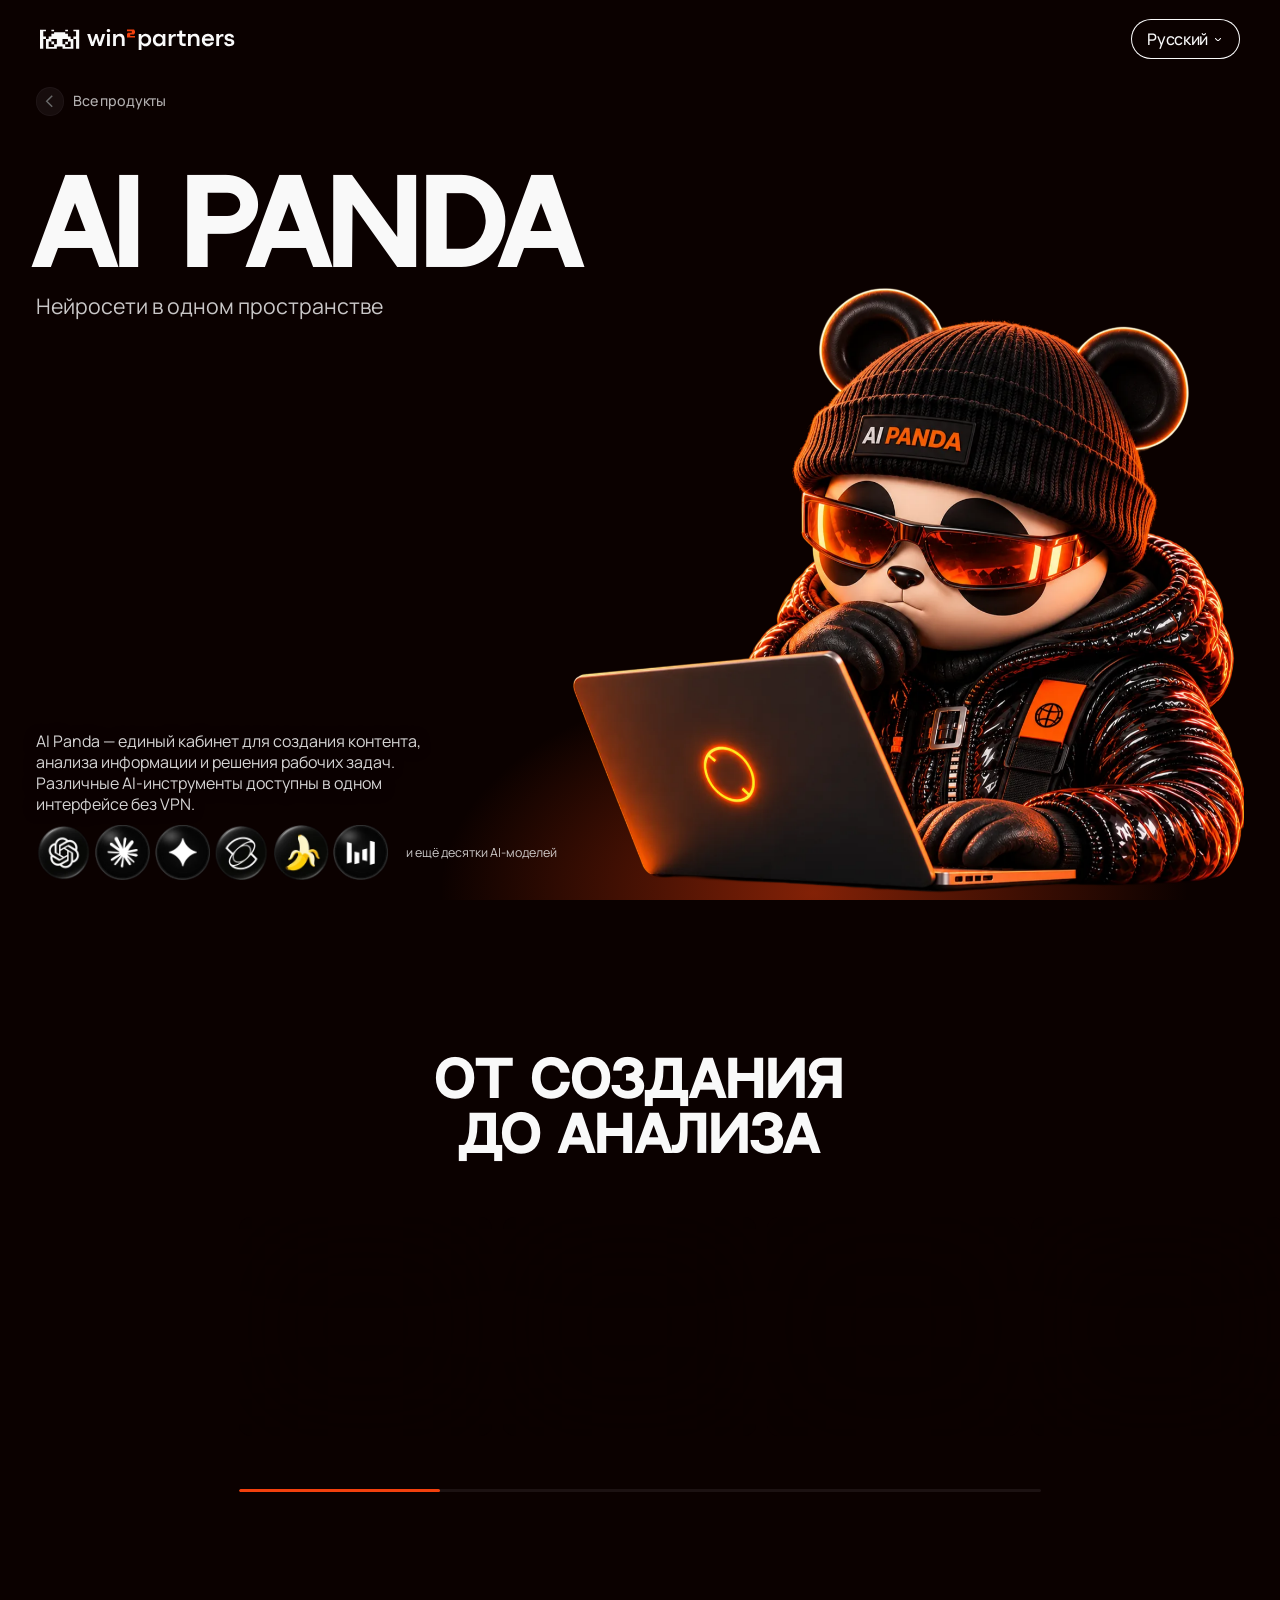
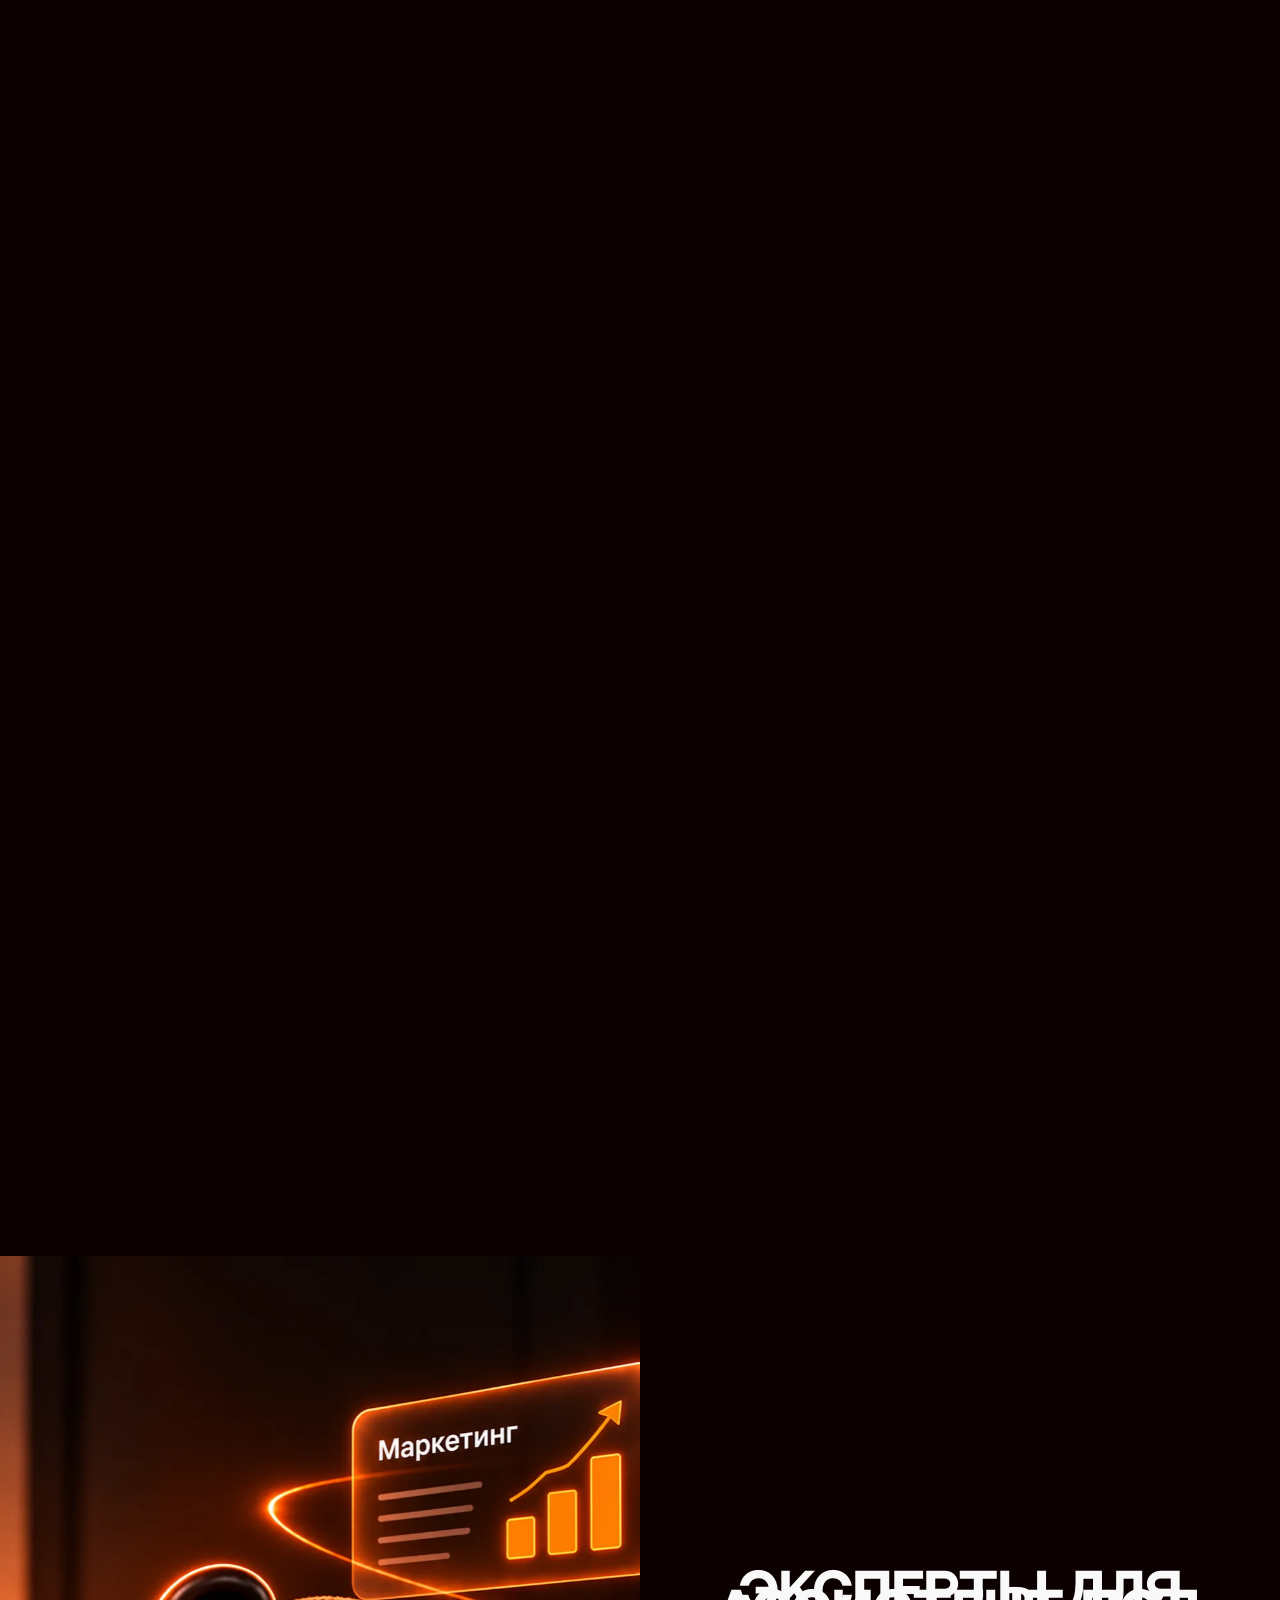
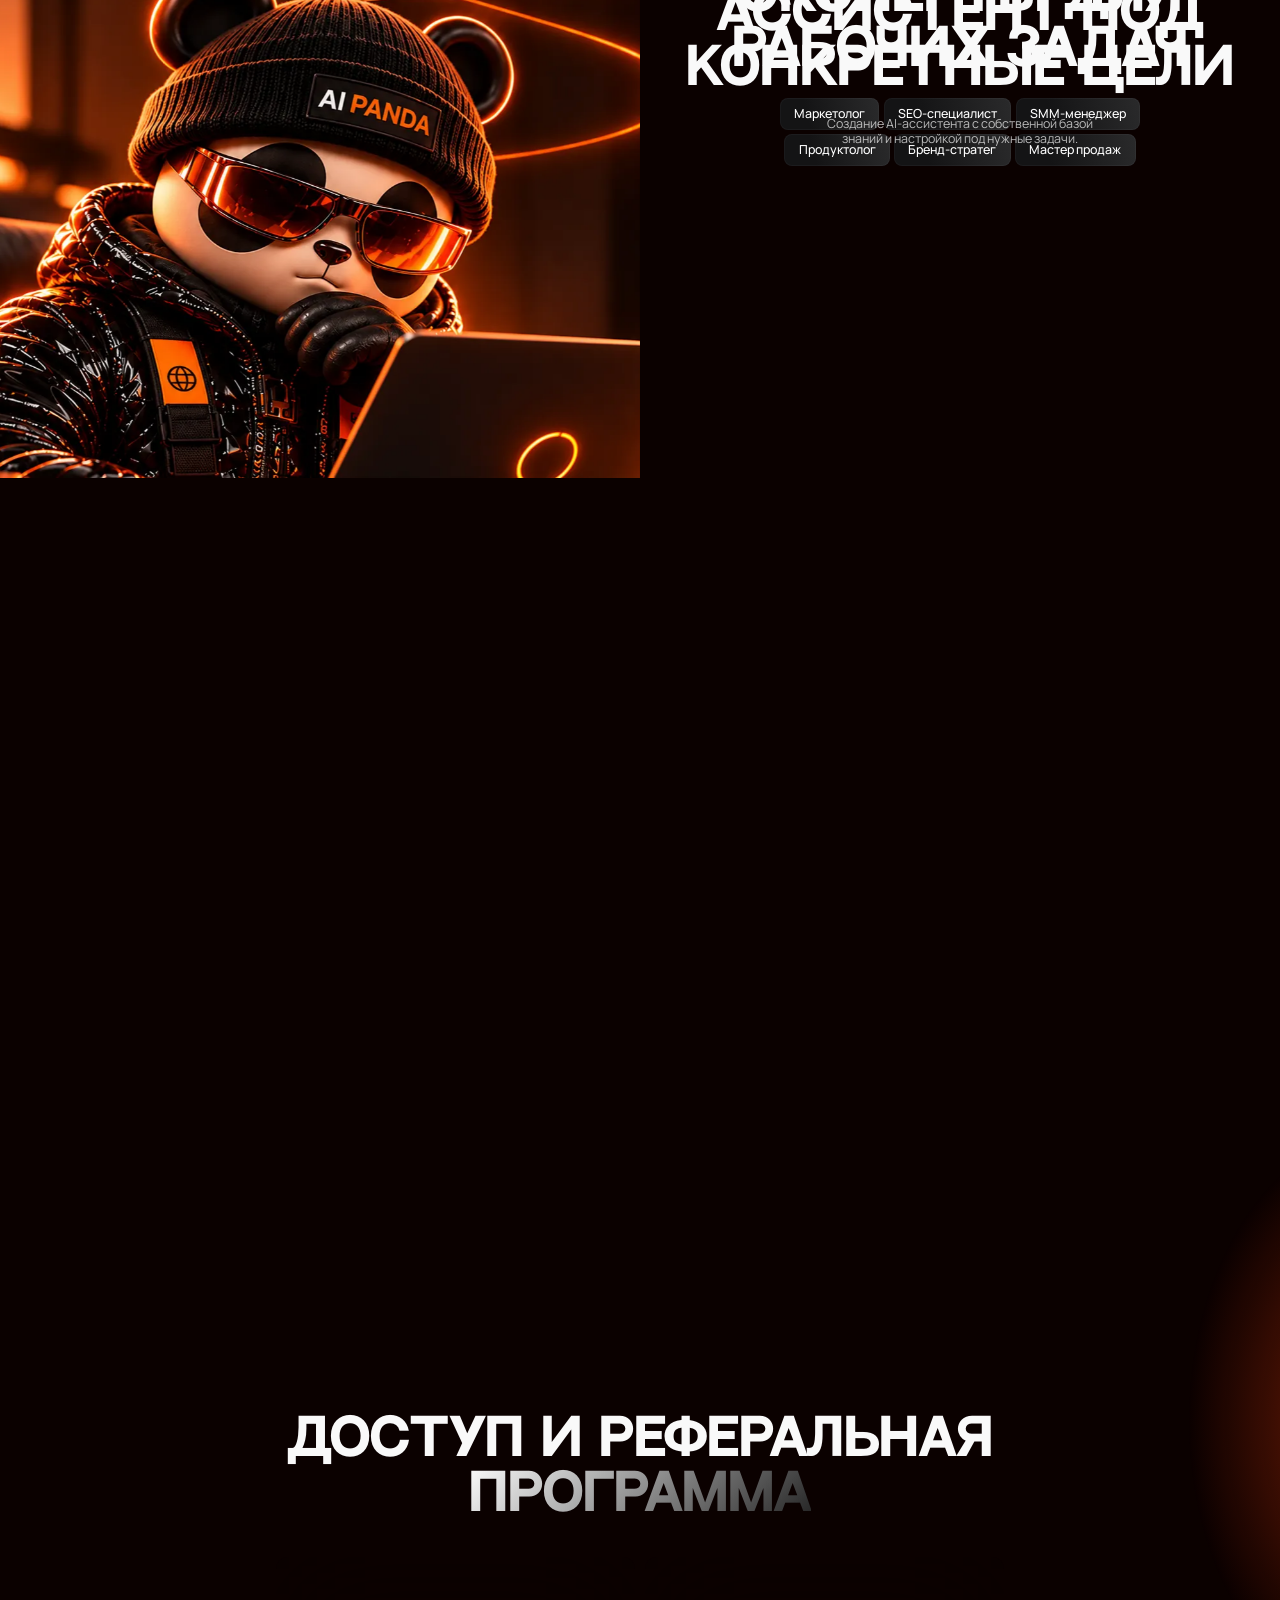
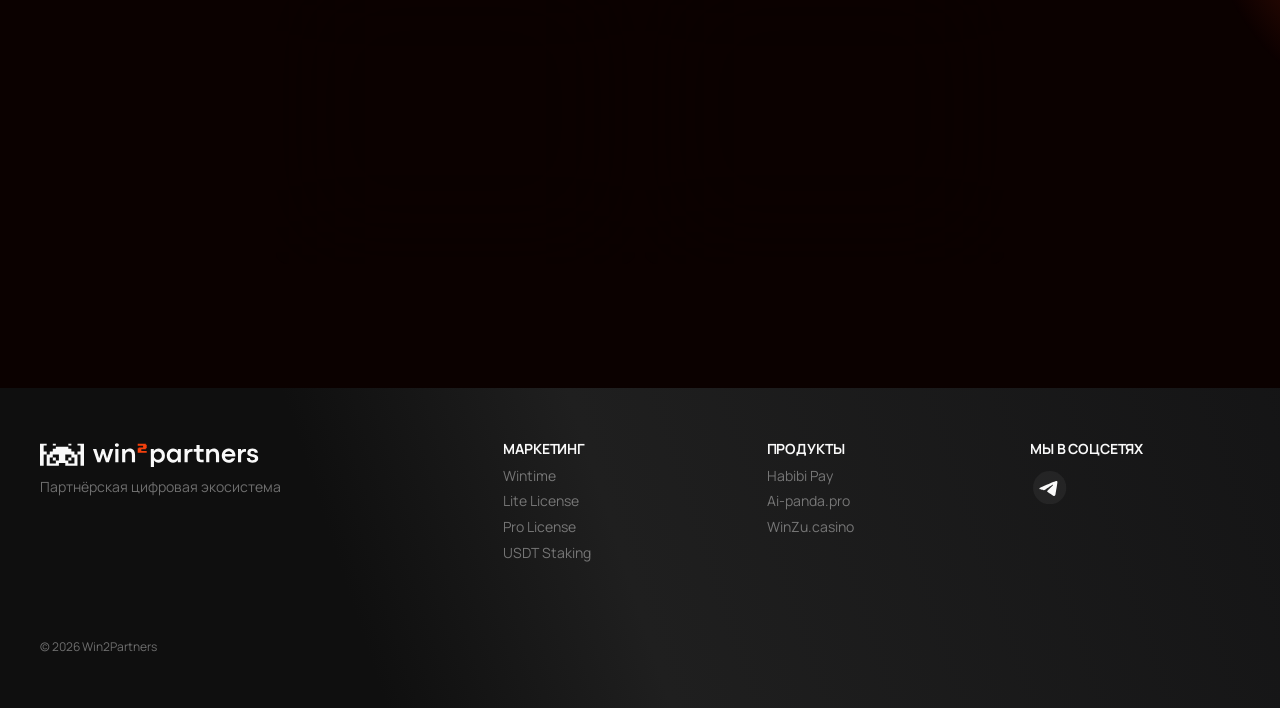
==== commit 4122bffa: "Sync footer links and update Lite and Pro copy" ====
--- a/ai-panda.html
+++ b/ai-panda.html
@@ -157,7 +157,6 @@
         <li><a href="lite.html">Lite License</a></li>
         <li><a href="pro.html">Pro License</a></li>
         <li><a href="staking.html">USDT Staking</a></li>
-        <li><a href="winzu.html">WinZu</a></li>
         </ul>
       </div>
     </div>
@@ -167,8 +166,7 @@
         <ul>
         <li><a href="habibi.html">Habibi Pay</a></li>
         <li><a href="ai-panda.html" aria-current="page">Ai-panda.pro</a></li>
-        <li><a href="pando.html">Pando</a></li>
-        <li><a href="win2pro.html">Win-2.pro</a></li>
+        <li><a href="winzu.html">WinZu.casino</a></li>
         </ul>
       </div>
     </div>
--- a/css/components.css
+++ b/css/components.css
@@ -61,6 +61,11 @@
   transition:box-shadow var(--duration-base) var(--ease-standard)}
 .w2p-pc:hover{box-shadow:var(--shadow-card-border-hover)}
 .w2p-pc--static{cursor:default}
+/* плашка «Скоро» вместо шеврона (figma 2259:3737) */
+.w2p-pc-tag{flex-shrink:0;display:inline-flex;align-items:center;justify-content:center;
+  padding:2px 12px 4px;border-radius:100px;background:rgba(217,220,233,.3);
+  font-weight:600;font-size:14px;line-height:normal;letter-spacing:-.02em;
+  color:var(--text-primary);white-space:nowrap}
 .w2p-pc-inner{position:relative;display:flex;flex-direction:row;gap:20px;
   align-items:flex-start;flex-wrap:nowrap;flex-grow:1;align-self:stretch}
 .w2p-pc-media{position:relative;width:136.5px;overflow:hidden;flex-shrink:0;align-self:stretch}
--- a/css/site.css
+++ b/css/site.css
@@ -225,6 +225,8 @@
   .w2p-pc-text{display:flex;flex-direction:column;gap:8px;flex:1;min-width:0}
   /* шеврон — сосед .w2p-pc-inner, поэтому на мобильном он прижат в строку с текстом */
   .w2p-pc-arrow{position:absolute;right:16px;bottom:26px;top:auto}
+  /* «Скоро» на мобильном — в правом верхнем углу поверх артворка */
+  .w2p-pc-tag{position:absolute;right:12px;top:12px;z-index:1}
 }
 
 /* ---- Wintime: правки по макету от 03.11 ---- */
--- a/css/winzu.css
+++ b/css/winzu.css
@@ -19,9 +19,11 @@
   background:radial-gradient(closest-side,var(--w2p-orange) 0%,rgba(243,64,13,.55) 42%,rgba(243,64,13,0) 100%)}
 
 /* ---------- 1. hero ---------- */
-/* Высота считается от ширины: арт растёт вместе с экраном, а подпись «15 000+ игр»
-   стоит у нижнего края, как в макете (768 → 1024). */
+/* Высота считается от ширины: арт растёт вместе с экраном (общая база с habibi). */
 .wz-hero{position:relative;height:calc(141px + 115vw);overflow:hidden;background:rgb(5,5,5)}
+/* WinZu: арт стоит с top:354px и тянется по ширине, высота подобрана так, что у
+   768 получается 1024, как во фрейме «Web», и низ арта обрезается одинаково. */
+.wzu .wz-hero{height:calc(354px + 87.24vw)}
 .wz-hero-squares{position:absolute;inset:0;z-index:0;display:none}
 .wz-sq{position:absolute;left:var(--x);top:var(--y);width:var(--w);height:var(--h);
   background:rgba(255,255,255,.07)}
@@ -38,10 +40,10 @@
 .wz-hero-title{font-size:72px;line-height:1.1}
 .wz-hero-sub{max-width:385px;font-size:18px;line-height:1.3;color:rgba(249,249,249,.8);margin:0}
 .wz-br-d{display:none}
-/* Арт — вырезка с прозрачным фоном. Блок равен рамке слоя в макете, а сама картинка
-   внутри него повторяет imageTransform: 78.74% × 96.64%, прижата к 56.4% / низу. */
-.wz-hero-art{position:absolute;z-index:2;left:-9.9%;top:119px;width:167.6%;aspect-ratio:1287/883;
-  background:url(../assets/winzu/hero.webp) 56.4% 100%/78.74% 96.64% no-repeat;pointer-events:none}
+/* Арт — вырезка с прозрачным фоном 1316 × 1195. Блок равен самой картинке (в макете слой
+   с FIT: 1177 × 852 в −99/354 → картинка 938 × 852 в 20/354 на 768), низ режет hero. */
+.wz-hero-art{position:absolute;z-index:2;left:2.65%;top:354px;width:122.17%;aspect-ratio:1316/1195;
+  background:url(../assets/winzu/hero.webp) 0 0/100% 100% no-repeat;pointer-events:none}
 .wz-hero-stat{position:absolute;z-index:4;left:40px;bottom:40px;display:flex;flex-direction:column;gap:2px}
 .wz-hero-stat b{font-size:32px;line-height:1.15;letter-spacing:-.01em;color:var(--w2p-white)}
 .wz-hero-stat span{font-size:18px;line-height:1.3;color:var(--text-primary)}
@@ -94,6 +96,7 @@
   .wz-h2{font-size:30px;line-height:1.2}
 
   .wz-hero{height:calc(315px + 129.3vw)}
+  .wzu .wz-hero{height:calc(296px + 134.4vw)}
   /* левая группа плашек десктопа, ужатая до 425 px ширины, как в макете */
   .wz-hero-squares{display:block;transform:translateY(142.75px) scale(.6875);transform-origin:0 0}
   .wz-sq--d{display:none}
@@ -104,7 +107,8 @@
   .wz-crumb>span:last-child{font-size:14px}
   .wz-hero-title{font-size:36px;line-height:1.1}
   .wz-hero-sub{font-size:16px;line-height:1.25;max-width:343px}
-  .wz-hero-art{left:-12%;top:216px;width:172.8%;aspect-ratio:648/485}
+  /* FIT 698 × 524 в −161/296 → картинка 577 × 524 в −100.5/296 на 375 */
+  .wz-hero-art{left:-26.8%;top:296px;width:153.87%}
   .wz-hero-stat{left:16px;bottom:50px}
 
   .wz-cards{gap:12px}
@@ -121,7 +125,7 @@
 @media (min-width:1200px){
   .wz{--wz-g:40px;width:1440px;margin-inline:auto;zoom:var(--wz-zoom,1);overflow-x:visible}
 
-  .wz-hero{height:800px}
+  .wz-hero,.wzu .wz-hero{height:800px}
   .wz-hero-squares{display:block}
   .wz-glow--hl{left:-673px;top:-88px}
   .wz-glow--hr{display:block;left:972px;top:-25px;width:1027px;height:998px}
@@ -129,7 +133,8 @@
   .wz-hero-title{width:620px;font-size:128px;line-height:1}
   .wz-hero-sub{max-width:none;width:470px;font-size:24px;line-height:1.3}
   .wz-br-d{display:inline}
-  .wz-hero-art{left:405px;top:58px;width:1107px;height:758px;aspect-ratio:auto}
+  /* слой 1121 × 754 в 377/130 показывает верхние 74% картинки — та же ширина 1121 */
+  .wz-hero-art{left:377px;top:130px;width:1121px}
   .wz-hero-stat{left:40px;top:704px;bottom:auto}
 
   .wz-feat{padding:70px 0}
